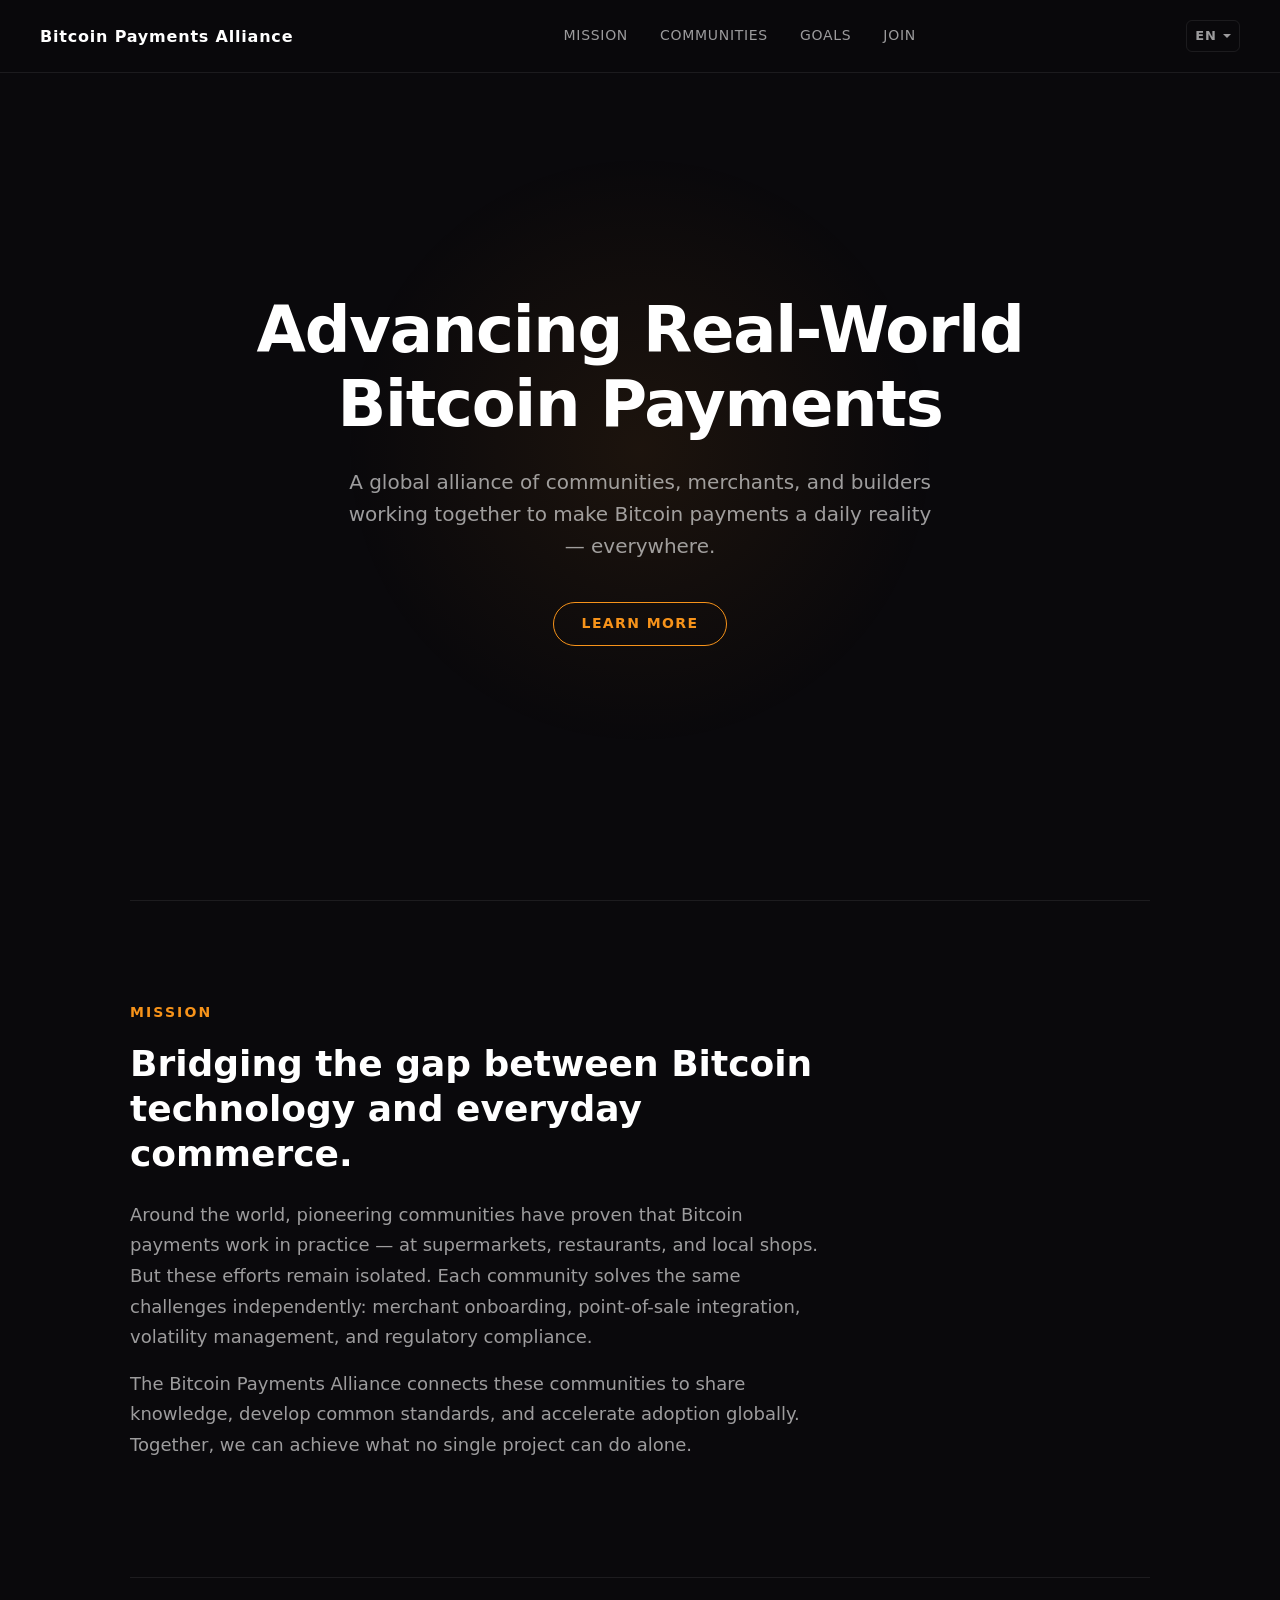
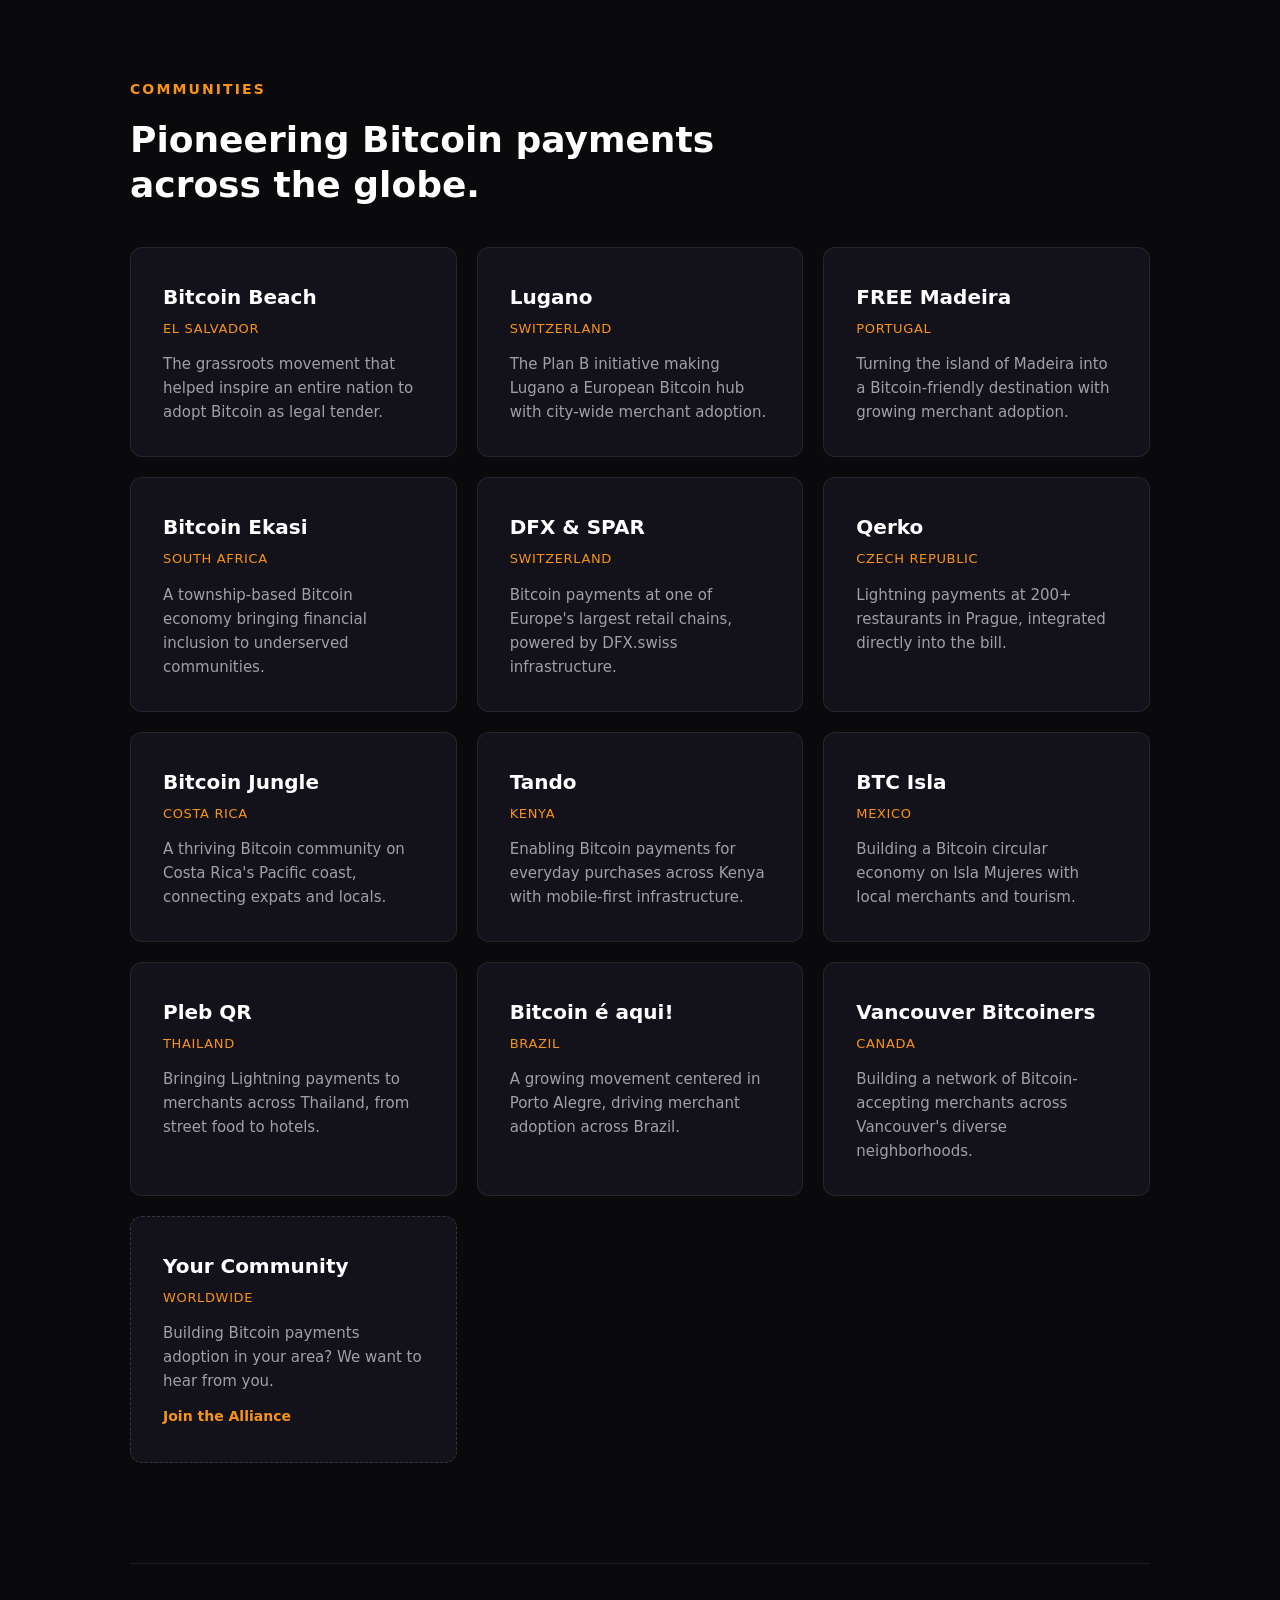
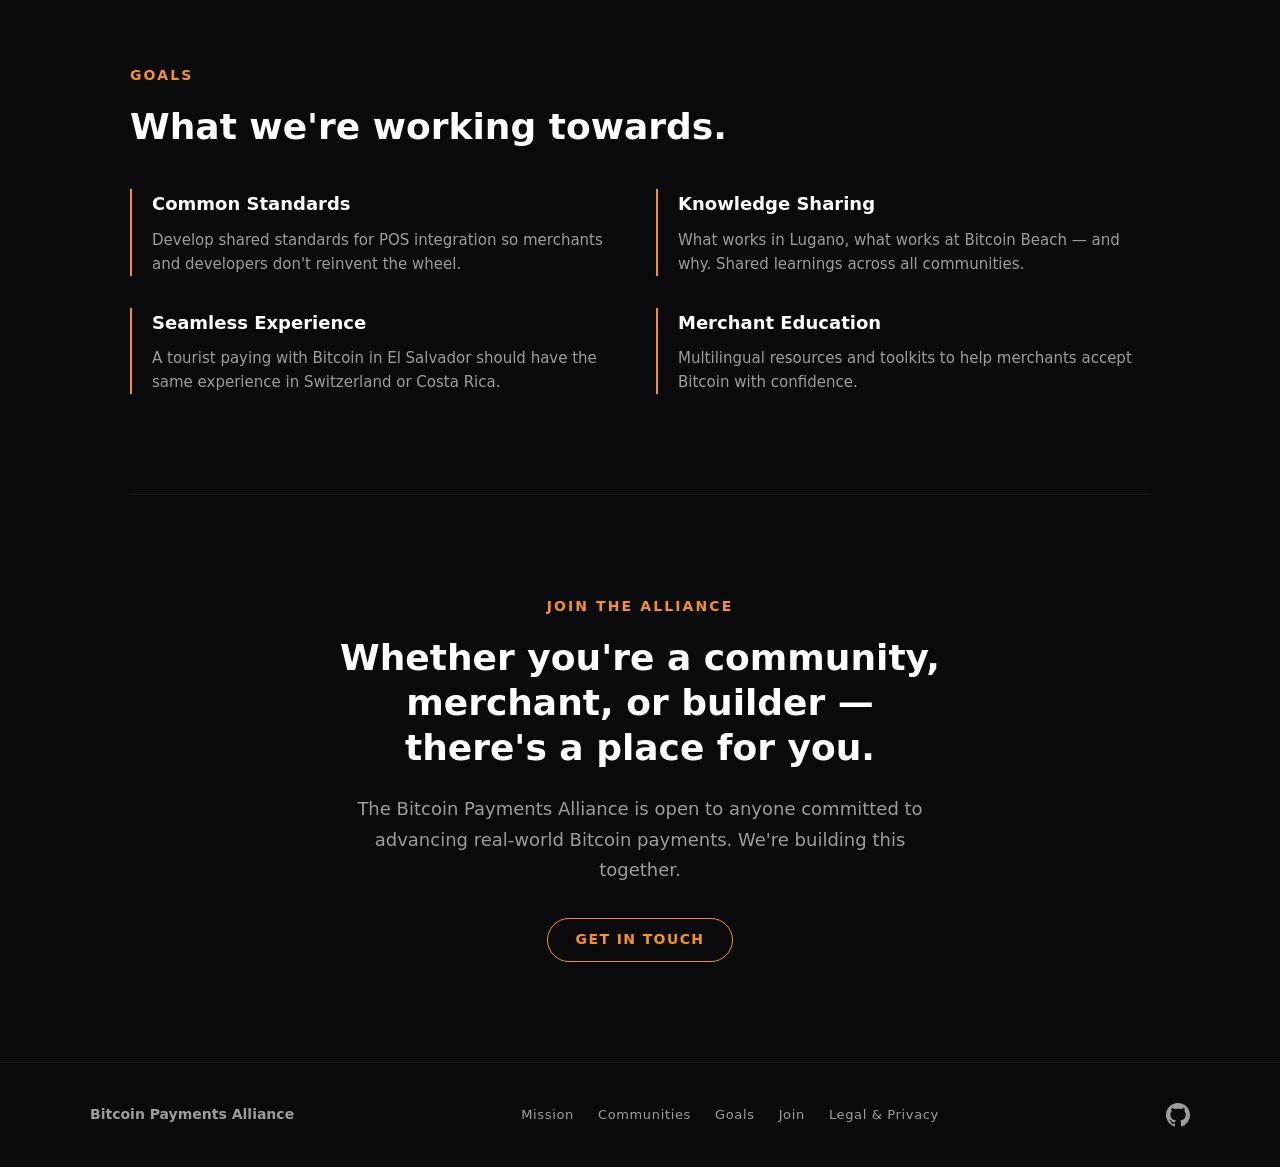
==== index.html @ e45ba01e "Move language switcher outside nav, always visible on mobile" ====
<!DOCTYPE html>
<html lang="en">

<head>
    <meta charset="utf-8">
    <meta name="viewport" content="width=device-width, initial-scale=1">
    <title>Bitcoin Payments Alliance</title>
    <meta name="description" content="Advancing real-world Bitcoin payments adoption worldwide.">
    <meta property="og:title" content="Bitcoin Payments Alliance">
    <meta property="og:description" content="Advancing real-world Bitcoin payments adoption worldwide.">
    <meta property="og:type" content="website">
    <meta property="og:url" content="https://bitcoinpaymentsalliance.org/">
    <meta name="twitter:card" content="summary_large_image">
    <meta name="twitter:title" content="Bitcoin Payments Alliance">
    <meta name="twitter:description" content="Advancing real-world Bitcoin payments adoption worldwide.">
    <link rel="alternate" hreflang="en" href="https://bitcoinpaymentsalliance.org/">
    <link rel="alternate" hreflang="de" href="https://bitcoinpaymentsalliance.org/de/">
    <link rel="alternate" hreflang="fr" href="https://bitcoinpaymentsalliance.org/fr/">
    <link rel="alternate" hreflang="it" href="https://bitcoinpaymentsalliance.org/it/">
    <link rel="alternate" hreflang="es" href="https://bitcoinpaymentsalliance.org/es/">
    <link rel="alternate" hreflang="x-default" href="https://bitcoinpaymentsalliance.org/">
    <link rel="stylesheet" type="text/css" href="style.css">
    <link rel="icon" type="image/svg+xml" href="assets/favicon.svg">
    <script>
        (function () {
            if (sessionStorage.getItem('lang-chosen')) return;
            var lang = (navigator.language || '').toLowerCase().slice(0, 2);
            var supported = { de: '/de/', fr: '/fr/', it: '/it/', es: '/es/' };
            if (supported[lang]) {
                sessionStorage.setItem('lang-chosen', lang);
                window.location.replace(supported[lang]);
            }
        })();
    </script>
</head>

<body>
    <header class="fade-in">
        <a href="/" class="logo-link">
            <span class="logo-text">Bitcoin Payments Alliance</span>
        </a>
        <nav>
            <a href="#mission">Mission</a>
            <a href="#communities">Communities</a>
            <a href="#goals">Goals</a>
            <a href="#join">Join</a>
        </nav>
        <div class="lang-switcher">
                <span class="lang-current">EN</span>
                <div class="lang-dropdown">
                    <a href="/" class="active">English</a>
                    <a href="/de/">Deutsch</a>
                    <a href="/fr/">Français</a>
                    <a href="/it/">Italiano</a>
                    <a href="/es/">Español</a>
                </div>
            </div>
        <button class="nav-toggle" aria-label="Menu">
            <span></span>
            <span></span>
            <span></span>
        </button>
    </header>

    <div class="hero fade-in">
        <div class="glow"></div>
        <div class="headline">
            <h1 class="slide-up">Advancing Real-World<br>Bitcoin Payments</h1>
            <p class="slide-up delay-300">
                A global alliance of communities, merchants, and builders working together to make Bitcoin payments a daily reality — everywhere.
            </p>
            <a href="#mission" class="button slide-up delay-600">Learn More</a>
        </div>
    </div>

    <main>
        <section id="mission">
            <h1>Mission</h1>
            <h2>Bridging the gap between Bitcoin technology and everyday commerce.</h2>
            <p>
                Around the world, pioneering communities have proven that Bitcoin payments work in practice — at supermarkets, restaurants, and local shops. But these efforts remain isolated. Each community solves the same challenges independently: merchant onboarding, point-of-sale integration, volatility management, and regulatory compliance.
            </p>
            <p>
                The Bitcoin Payments Alliance connects these communities to share knowledge, develop common standards, and accelerate adoption globally. Together, we can achieve what no single project can do alone.
            </p>
        </section>

        <section id="communities">
            <h1>Communities</h1>
            <h2>Pioneering Bitcoin payments across the globe.</h2>
            <div class="community-grid">
                <div class="community-card">
                    <h3>Bitcoin Beach</h3>
                    <span class="location">El Salvador</span>
                    <p>The grassroots movement that helped inspire an entire nation to adopt Bitcoin as legal tender.</p>
                </div>
                <div class="community-card">
                    <h3>Lugano</h3>
                    <span class="location">Switzerland</span>
                    <p>The Plan B initiative making Lugano a European Bitcoin hub with city-wide merchant adoption.</p>
                </div>
                <div class="community-card">
                    <h3>FREE Madeira</h3>
                    <span class="location">Portugal</span>
                    <p>Turning the island of Madeira into a Bitcoin-friendly destination with growing merchant adoption.</p>
                </div>
                <div class="community-card">
                    <h3>Bitcoin Ekasi</h3>
                    <span class="location">South Africa</span>
                    <p>A township-based Bitcoin economy bringing financial inclusion to underserved communities.</p>
                </div>
                <div class="community-card">
                    <h3>DFX &amp; SPAR</h3>
                    <span class="location">Switzerland</span>
                    <p>Bitcoin payments at one of Europe's largest retail chains, powered by DFX.swiss infrastructure.</p>
                </div>
                <div class="community-card">
                    <h3>Qerko</h3>
                    <span class="location">Czech Republic</span>
                    <p>Lightning payments at 200+ restaurants in Prague, integrated directly into the bill.</p>
                </div>
                <div class="community-card">
                    <h3>Bitcoin Jungle</h3>
                    <span class="location">Costa Rica</span>
                    <p>A thriving Bitcoin community on Costa Rica's Pacific coast, connecting expats and locals.</p>
                </div>
                <div class="community-card">
                    <h3>Tando</h3>
                    <span class="location">Kenya</span>
                    <p>Enabling Bitcoin payments for everyday purchases across Kenya with mobile-first infrastructure.</p>
                </div>
                <div class="community-card">
                    <h3>BTC Isla</h3>
                    <span class="location">Mexico</span>
                    <p>Building a Bitcoin circular economy on Isla Mujeres with local merchants and tourism.</p>
                </div>
                <div class="community-card">
                    <h3>Pleb QR</h3>
                    <span class="location">Thailand</span>
                    <p>Bringing Lightning payments to merchants across Thailand, from street food to hotels.</p>
                </div>
                <div class="community-card">
                    <h3>Bitcoin é aqui!</h3>
                    <span class="location">Brazil</span>
                    <p>A growing movement centered in Porto Alegre, driving merchant adoption across Brazil.</p>
                </div>
                <div class="community-card">
                    <h3>Vancouver Bitcoiners</h3>
                    <span class="location">Canada</span>
                    <p>Building a network of Bitcoin-accepting merchants across Vancouver's diverse neighborhoods.</p>
                </div>
                <div class="community-card placeholder">
                    <h3>Your Community</h3>
                    <span class="location">Worldwide</span>
                    <p>Building Bitcoin payments adoption in your area? We want to hear from you.</p>
                    <a href="#join" class="card-link">Join the Alliance</a>
                </div>
            </div>
        </section>

        <section id="goals">
            <h1>Goals</h1>
            <h2>What we're working towards.</h2>
            <div class="goals-list">
                <div class="goal">
                    <h3>Common Standards</h3>
                    <p>Develop shared standards for POS integration so merchants and developers don't reinvent the wheel.</p>
                </div>
                <div class="goal">
                    <h3>Knowledge Sharing</h3>
                    <p>What works in Lugano, what works at Bitcoin Beach — and why. Shared learnings across all communities.</p>
                </div>
                <div class="goal">
                    <h3>Seamless Experience</h3>
                    <p>A tourist paying with Bitcoin in El Salvador should have the same experience in Switzerland or Costa Rica.</p>
                </div>
                <div class="goal">
                    <h3>Merchant Education</h3>
                    <p>Multilingual resources and toolkits to help merchants accept Bitcoin with confidence.</p>
                </div>
            </div>
        </section>

        <section id="join">
            <h1>Join the Alliance</h1>
            <h2>Whether you're a community, merchant, or builder — there's a place for you.</h2>
            <p>
                The Bitcoin Payments Alliance is open to anyone committed to advancing real-world Bitcoin payments. We're building this together.
            </p>
            <div class="contact-links">
                <a href="mailto:info@bitcoinpaymentsalliance.org" class="button">Get in Touch</a>
            </div>
        </section>
    </main>

    <footer>
        <div class="footer-content">
            <span class="footer-name">Bitcoin Payments Alliance</span>
            <nav class="footer-nav">
                <a href="#mission">Mission</a>
                <a href="#communities">Communities</a>
                <a href="#goals">Goals</a>
                <a href="#join">Join</a>
                <a href="/legal.html">Legal & Privacy</a>
            </nav>
            <a href="https://github.com/bitcoin-payments-alliance" class="footer-social" aria-label="GitHub">
                <svg width="24" height="24" viewBox="0 0 24 24" fill="currentColor"><path d="M12 0C5.37 0 0 5.37 0 12c0 5.31 3.435 9.795 8.205 11.385.6.105.825-.255.825-.57 0-.285-.015-1.23-.015-2.235-3.015.555-3.795-.735-4.035-1.41-.135-.345-.72-1.41-1.23-1.695-.42-.225-1.02-.78-.015-.795.945-.015 1.62.87 1.845 1.23 1.08 1.815 2.805 1.305 3.495.99.105-.78.42-1.305.765-1.605-2.67-.3-5.46-1.335-5.46-5.925 0-1.305.465-2.385 1.23-3.225-.12-.3-.54-1.53.12-3.18 0 0 1.005-.315 3.3 1.23.96-.27 1.98-.405 3-.405s2.04.135 3 .405c2.295-1.56 3.3-1.23 3.3-1.23.66 1.65.24 2.88.12 3.18.765.84 1.23 1.905 1.23 3.225 0 4.605-2.805 5.625-5.475 5.925.435.375.81 1.095.81 2.22 0 1.605-.015 2.895-.015 3.3 0 .315.225.69.825.57A12.02 12.02 0 0024 12c0-6.63-5.37-12-12-12z"/></svg>
            </a>
        </div>
    </footer>

    <script>
        document.querySelector('.nav-toggle').addEventListener('click', function () {
            document.querySelector('header nav').classList.toggle('open');
        });
        document.querySelectorAll('.lang-switcher').forEach(function (el) {
            el.addEventListener('click', function (e) {
                e.stopPropagation();
                el.classList.toggle('open');
            });
        });
        document.addEventListener('click', function () {
            document.querySelectorAll('.lang-switcher').forEach(function (el) {
                el.classList.remove('open');
            });
        });
        document.querySelectorAll('.lang-dropdown a').forEach(function (a) {
            a.addEventListener('click', function () {
                sessionStorage.setItem('lang-chosen', '1');
            });
        });
    </script>
</body>

</html>
---- style.css ----
:root {
    --color-bg: #0A090C;
    --color-surface: #13121a;
    --color-text: #ffffff;
    --color-text-secondary: rgba(255, 255, 255, 0.6);
    --color-accent: #f7931a;
    --color-accent-dim: rgba(247, 147, 26, 0.15);
    --color-border: rgba(255, 255, 255, 0.08);
    --font: -apple-system, system-ui, BlinkMacSystemFont, "Segoe UI", Roboto, Helvetica, Arial, sans-serif;
    --text-size: 18px;
    --line-height: 1.7;
    --max-width: 1100px;
}

/* Reset */
*, *::before, *::after {
    box-sizing: border-box;
    margin: 0;
    padding: 0;
}

html {
    background: var(--color-bg);
    scroll-behavior: smooth;
}

body {
    font-family: var(--font);
    font-size: var(--text-size);
    line-height: var(--line-height);
    color: var(--color-text);
    -webkit-font-smoothing: antialiased;
    text-rendering: optimizeLegibility;
    overflow-x: hidden;
}

a {
    color: var(--color-accent);
    text-decoration: none;
    transition: opacity 0.2s;
}

a:hover {
    opacity: 0.8;
}


/* ============ Header ============ */

header {
    position: fixed;
    top: 0;
    left: 0;
    right: 0;
    z-index: 100;
    display: flex;
    align-items: center;
    justify-content: space-between;
    padding: 20px 40px;
    background: rgba(10, 9, 12, 0.85);
    backdrop-filter: blur(20px);
    -webkit-backdrop-filter: blur(20px);
    border-bottom: 1px solid var(--color-border);
}

.logo-link {
    text-decoration: none;
}

.logo-text {
    font-size: 16px;
    font-weight: 700;
    letter-spacing: 0.05em;
    color: var(--color-text);
}

header nav {
    display: flex;
    gap: 32px;
    align-items: center;
}

header nav a {
    color: var(--color-text-secondary);
    font-size: 14px;
    font-weight: 500;
    letter-spacing: 0.05em;
    text-transform: uppercase;
    transition: color 0.2s;
}

header nav a:hover {
    color: var(--color-text);
    opacity: 1;
}

.nav-toggle {
    display: none;
    flex-direction: column;
    gap: 5px;
    background: none;
    border: none;
    cursor: pointer;
    padding: 4px;
}

.nav-toggle span {
    display: block;
    width: 24px;
    height: 2px;
    background: var(--color-text);
    transition: transform 0.2s;
}


/* ============ Language Switcher ============ */

.lang-switcher {
    position: relative;
    cursor: pointer;
    user-select: none;
}

.lang-current {
    display: flex;
    align-items: center;
    gap: 4px;
    color: var(--color-text-secondary);
    font-size: 13px;
    font-weight: 600;
    letter-spacing: 0.08em;
    padding: 4px 8px;
    border: 1px solid var(--color-border);
    border-radius: 6px;
    transition: border-color 0.2s, color 0.2s;
}

.lang-current::after {
    content: "";
    border-left: 4px solid transparent;
    border-right: 4px solid transparent;
    border-top: 4px solid var(--color-text-secondary);
    margin-left: 2px;
    transition: transform 0.2s;
}

.lang-switcher:hover .lang-current,
.lang-switcher.open .lang-current {
    color: var(--color-text);
    border-color: rgba(255, 255, 255, 0.2);
}

.lang-switcher.open .lang-current::after {
    transform: rotate(180deg);
}

.lang-dropdown {
    display: none;
    position: absolute;
    top: calc(100% + 8px);
    right: 0;
    min-width: 120px;
    background: var(--color-surface);
    border: 1px solid var(--color-border);
    border-radius: 8px;
    padding: 6px 0;
    z-index: 200;
    box-shadow: 0 8px 24px rgba(0, 0, 0, 0.4);
}

.lang-switcher.open .lang-dropdown {
    display: block;
}

.lang-dropdown a {
    display: block;
    padding: 8px 16px;
    color: var(--color-text-secondary);
    font-size: 14px;
    font-weight: 400;
    text-transform: none;
    letter-spacing: 0;
    transition: background 0.15s, color 0.15s;
}

.lang-dropdown a:hover {
    background: rgba(255, 255, 255, 0.05);
    color: var(--color-text);
    opacity: 1;
}

.lang-dropdown a.active {
    color: var(--color-accent);
    font-weight: 600;
}


/* ============ Hero ============ */

.hero {
    position: relative;
    display: flex;
    align-items: center;
    justify-content: center;
    min-height: 100vh;
    padding: 120px 40px 80px;
    text-align: center;
    overflow: hidden;
}

.glow {
    position: absolute;
    top: 50%;
    left: 50%;
    transform: translate(-50%, -50%);
    width: 600px;
    height: 600px;
    background: radial-gradient(circle, rgba(247, 147, 26, 0.08) 0%, transparent 70%);
    border-radius: 50%;
    pointer-events: none;
}

.headline {
    position: relative;
    max-width: 800px;
}

.headline h1 {
    font-size: clamp(36px, 6vw, 64px);
    font-weight: 700;
    line-height: 1.15;
    letter-spacing: -0.02em;
    margin-bottom: 24px;
}

.headline p {
    font-size: clamp(16px, 2vw, 20px);
    color: var(--color-text-secondary);
    max-width: 600px;
    margin: 0 auto 40px;
    line-height: 1.6;
}


/* ============ Buttons ============ */

.button {
    display: inline-flex;
    align-items: center;
    padding: 0 28px;
    height: 44px;
    border-radius: 24px;
    border: 1px solid var(--color-accent);
    color: var(--color-accent);
    font-size: 14px;
    font-weight: 600;
    letter-spacing: 0.1em;
    text-transform: uppercase;
    text-decoration: none;
    background: transparent;
    cursor: pointer;
    transition: background 0.2s, color 0.2s;
}

.button:hover {
    background: var(--color-accent);
    color: var(--color-bg);
    opacity: 1;
}


/* ============ Main Sections ============ */

main {
    max-width: var(--max-width);
    margin: 0 auto;
    padding: 0 40px;
}

section {
    padding: 100px 0;
    border-top: 1px solid var(--color-border);
}

section h1 {
    font-size: 14px;
    font-weight: 600;
    letter-spacing: 0.15em;
    text-transform: uppercase;
    color: var(--color-accent);
    margin-bottom: 16px;
}

section h2 {
    font-size: clamp(24px, 3.5vw, 36px);
    font-weight: 700;
    line-height: 1.25;
    margin-bottom: 24px;
    max-width: 700px;
}

section p {
    color: var(--color-text-secondary);
    max-width: 700px;
    margin-bottom: 16px;
}

section h3 {
    font-size: 20px;
    font-weight: 600;
    margin-bottom: 8px;
}


/* ============ Community Grid ============ */

.community-grid {
    display: grid;
    grid-template-columns: repeat(auto-fill, minmax(300px, 1fr));
    gap: 20px;
    margin-top: 40px;
}

.community-card {
    background: var(--color-surface);
    border: 1px solid var(--color-border);
    border-radius: 12px;
    padding: 32px;
    transition: border-color 0.2s;
}

.community-card:hover {
    border-color: rgba(247, 147, 26, 0.3);
}

.community-card h3 {
    margin-bottom: 4px;
}

.community-card .location {
    display: block;
    font-size: 13px;
    font-weight: 500;
    color: var(--color-accent);
    letter-spacing: 0.05em;
    text-transform: uppercase;
    margin-bottom: 12px;
}

.community-card p {
    font-size: 15px;
    line-height: 1.6;
    margin-bottom: 0;
}

.community-card.placeholder {
    border-style: dashed;
    border-color: rgba(255, 255, 255, 0.15);
}

.community-card.placeholder:hover {
    border-color: var(--color-accent);
}

.card-link {
    display: inline-block;
    margin-top: 12px;
    font-size: 14px;
    font-weight: 600;
}


/* ============ Goals ============ */

.goals-list {
    display: grid;
    grid-template-columns: repeat(2, 1fr);
    gap: 32px;
    margin-top: 40px;
}

.goal {
    padding-left: 20px;
    border-left: 2px solid var(--color-accent);
}

.goal h3 {
    font-size: 18px;
    margin-bottom: 8px;
}

.goal p {
    font-size: 15px;
    line-height: 1.6;
    margin-bottom: 0;
}


/* ============ Join / Contact ============ */

#join {
    text-align: center;
}

#join h2 {
    max-width: 600px;
    margin-left: auto;
    margin-right: auto;
}

#join p {
    max-width: 600px;
    margin-left: auto;
    margin-right: auto;
    margin-bottom: 32px;
}

.contact-links {
    display: flex;
    justify-content: center;
    gap: 16px;
    flex-wrap: wrap;
}


/* ============ Footer ============ */

footer {
    border-top: 1px solid var(--color-border);
    padding: 40px;
    margin-top: 0;
}

.footer-content {
    max-width: var(--max-width);
    margin: 0 auto;
    display: flex;
    align-items: center;
    justify-content: space-between;
}

.footer-name {
    font-size: 14px;
    font-weight: 600;
    color: var(--color-text-secondary);
}

.footer-nav {
    display: flex;
    gap: 24px;
}

.footer-nav a {
    color: var(--color-text-secondary);
    font-size: 13px;
    letter-spacing: 0.05em;
}

.footer-nav a:hover {
    color: var(--color-text);
}

.footer-social {
    color: var(--color-text-secondary);
    transition: color 0.2s;
    display: flex;
}

.footer-social:hover {
    color: var(--color-text);
    opacity: 1;
}


/* ============ Legal Page ============ */

.legal-page {
    max-width: var(--max-width);
    margin: 0 auto;
    padding: 120px 40px 0;
}

.legal-page section {
    border-top: none;
    padding: 40px 0;
}

.legal-page section:first-child {
    padding-top: 60px;
}

.legal-page h3 {
    margin-top: 24px;
}


/* ============ Animations ============ */

.fade-in {
    animation: fadeIn 1.5s ease both;
}

.slide-up {
    animation: slideUp 0.8s ease both;
}

.delay-300 {
    animation-delay: 0.3s;
}

.delay-600 {
    animation-delay: 0.6s;
}

@keyframes fadeIn {
    from { opacity: 0; }
    to { opacity: 1; }
}

@keyframes slideUp {
    from {
        opacity: 0;
        transform: translateY(30px);
    }
    to {
        opacity: 1;
        transform: translateY(0);
    }
}


/* ============ Reduced Motion ============ */

@media (prefers-reduced-motion: reduce) {
    .fade-in,
    .slide-up,
    .delay-300,
    .delay-600 {
        animation: none !important;
        opacity: 1 !important;
        transform: none !important;
    }
}


/* ============ Responsive ============ */

@media (max-width: 768px) {
    header {
        padding: 16px 24px;
    }

    header nav {
        display: none;
        position: absolute;
        top: 100%;
        left: 0;
        right: 0;
        flex-direction: column;
        background: rgba(10, 9, 12, 0.95);
        backdrop-filter: blur(20px);
        -webkit-backdrop-filter: blur(20px);
        padding: 24px;
        gap: 20px;
        border-bottom: 1px solid var(--color-border);
    }

    header nav.open {
        display: flex;
    }

    .nav-toggle {
        display: flex;
    }

    header > .lang-switcher {
        order: 0;
        margin-right: 8px;
    }

    .hero {
        padding: 100px 24px 60px;
        min-height: 90vh;
    }

    main {
        padding: 0 24px;
    }

    section {
        padding: 60px 0;
    }

    .community-grid {
        grid-template-columns: 1fr;
    }

    .goals-list {
        grid-template-columns: 1fr !important;
    }

    footer {
        padding: 32px 24px;
    }

    .footer-content {
        flex-direction: column;
        gap: 16px;
        text-align: center;
    }
}
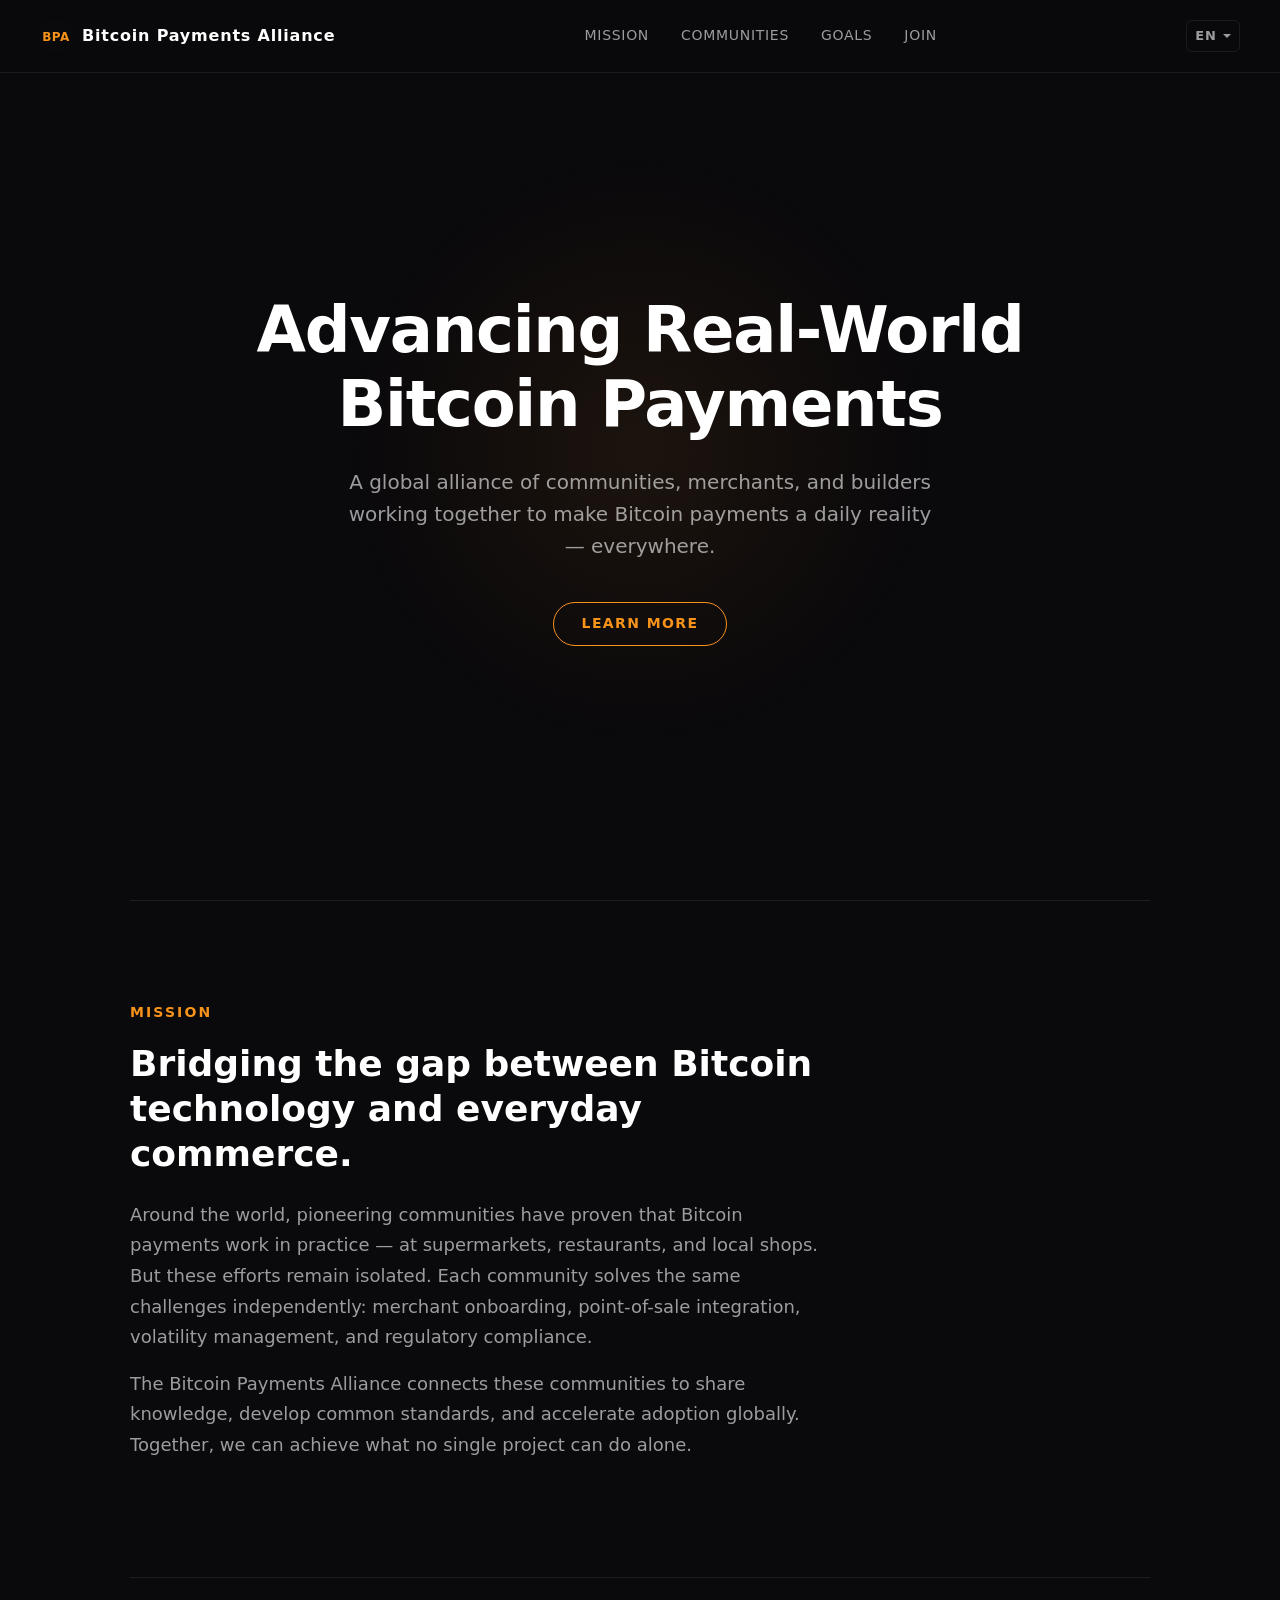
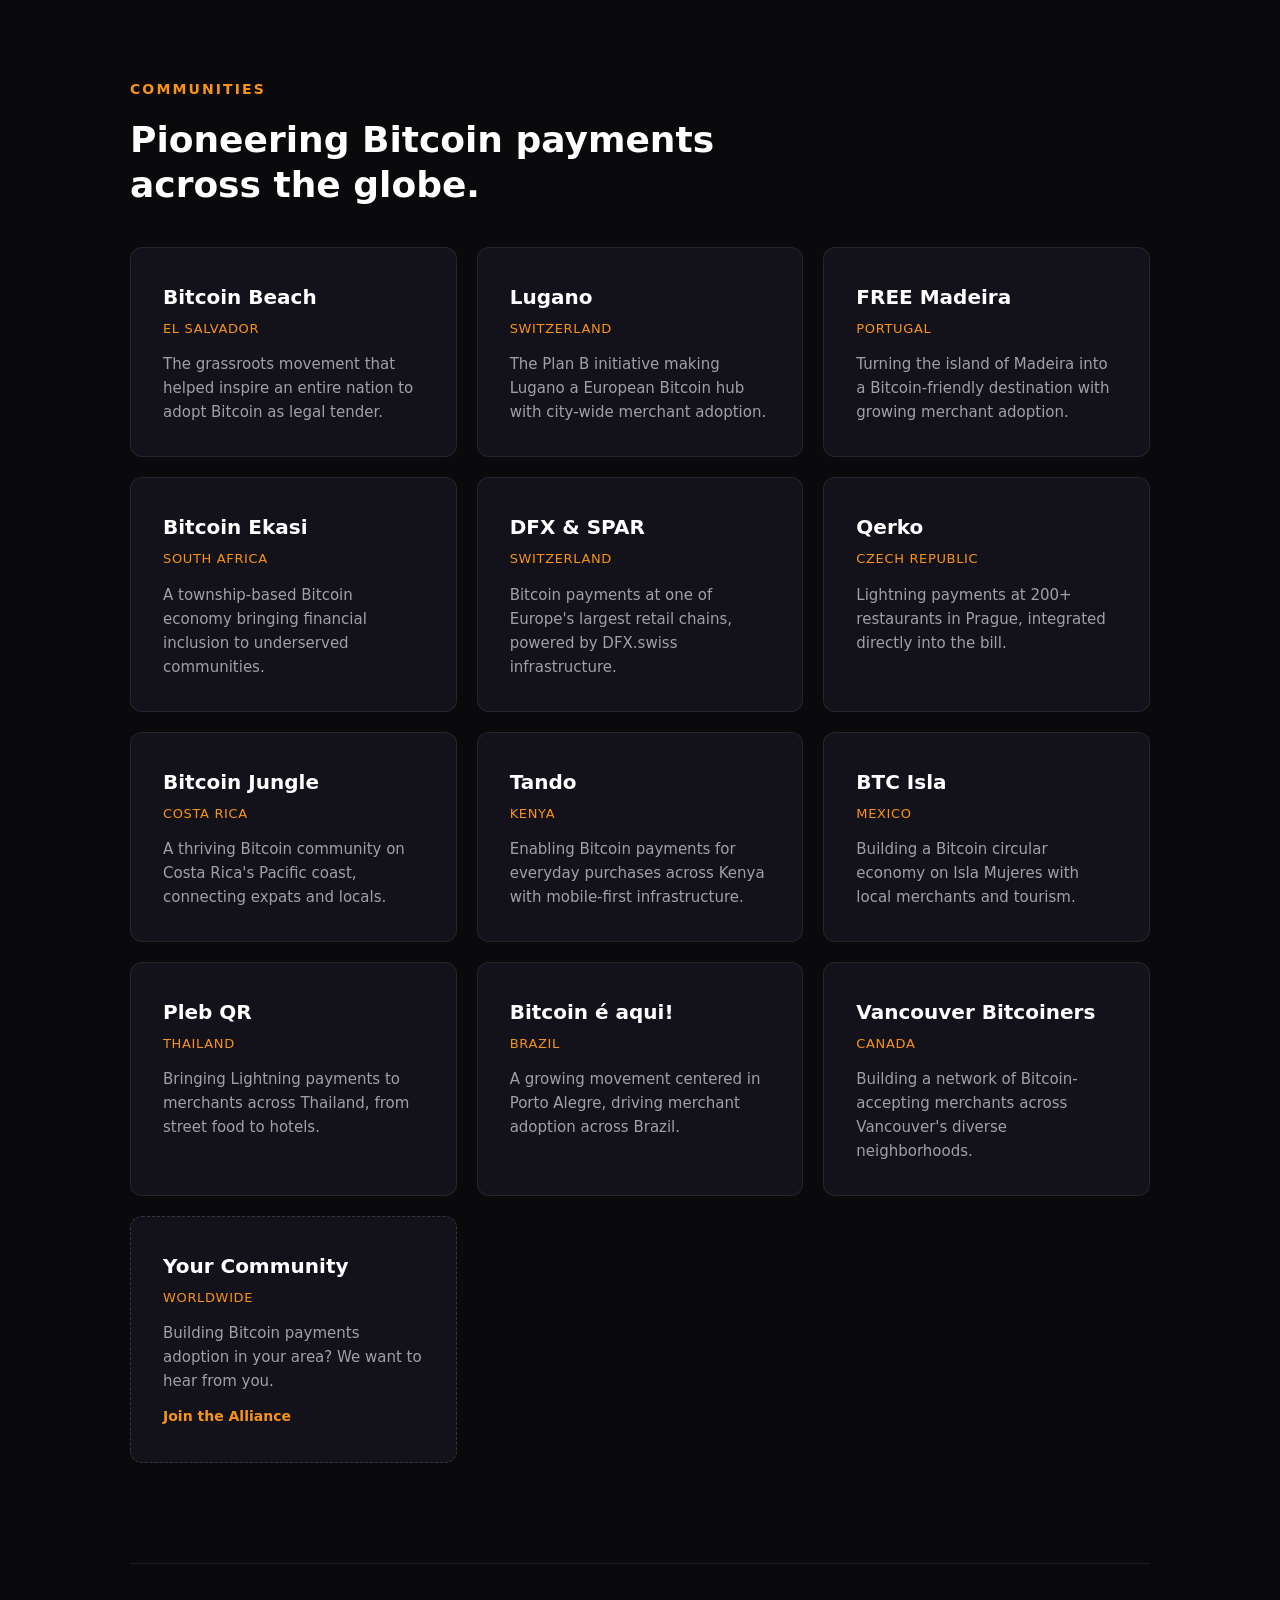
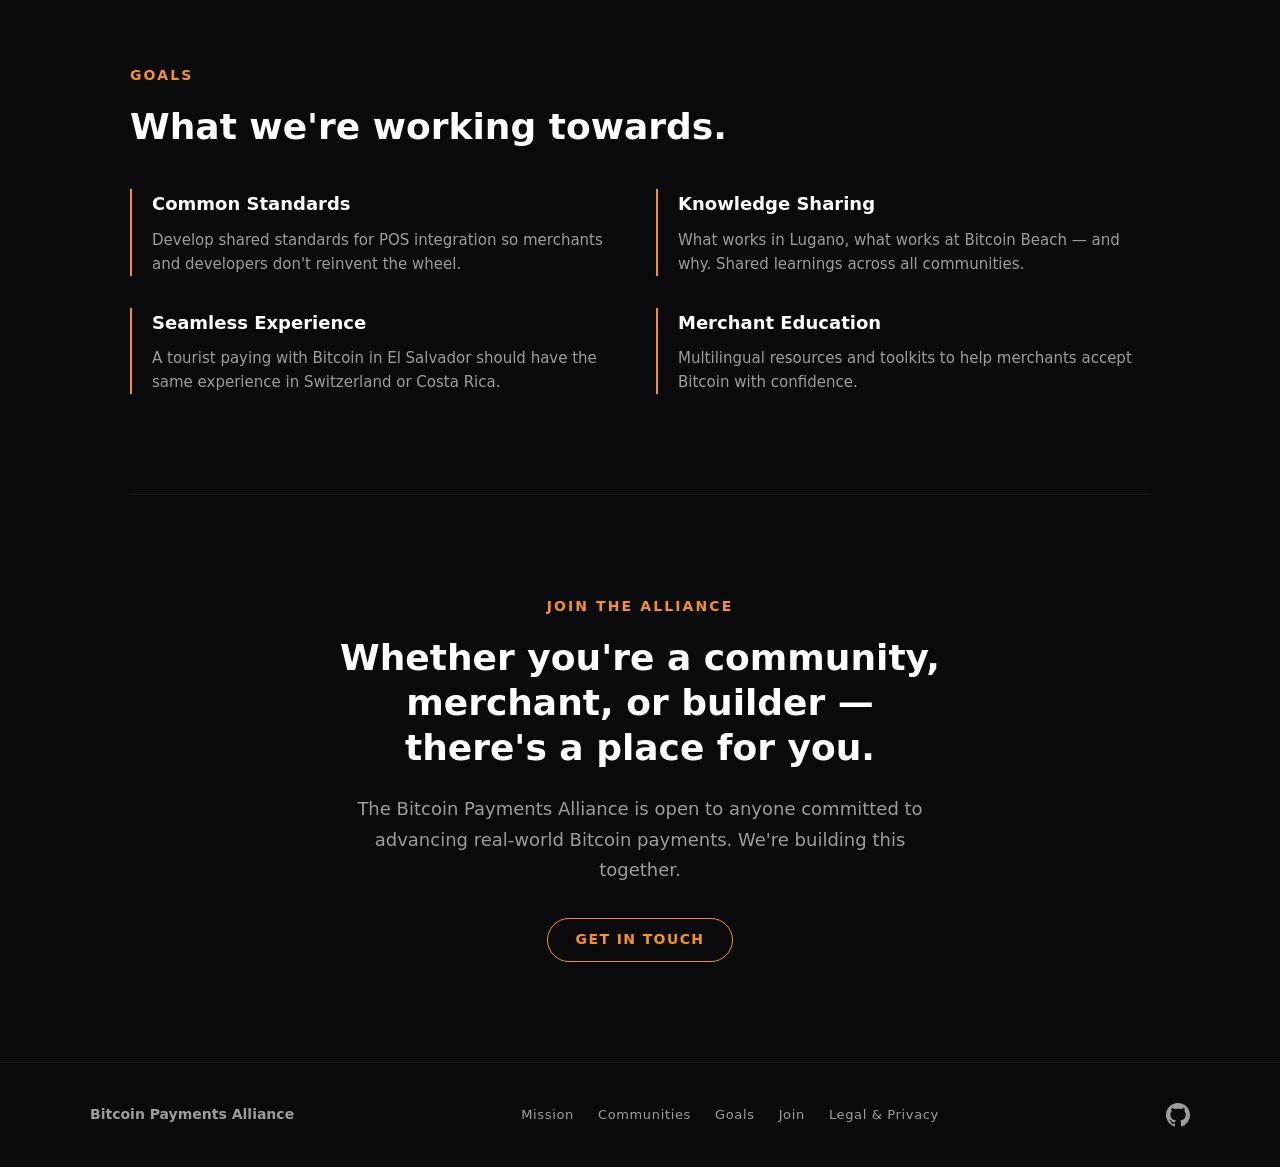
==== commit 7c60d1fa: "Add BPA logo to header next to site name" ====
--- a/index.html
+++ b/index.html
@@ -37,7 +37,7 @@
 <body>
     <header class="fade-in">
         <a href="/" class="logo-link">
-            <span class="logo-text">Bitcoin Payments Alliance</span>
+            <img class="logo-img" src="assets/favicon.svg" alt="BPA" width="32" height="32"><span class="logo-text">Bitcoin Payments Alliance</span>
         </a>
         <nav>
             <a href="#mission">Mission</a>
--- a/style.css
+++ b/style.css
@@ -65,6 +65,13 @@
 
 .logo-link {
     text-decoration: none;
+    display: flex;
+    align-items: center;
+    gap: 10px;
+}
+
+.logo-img {
+    border-radius: 6px;
 }
 
 .logo-text {
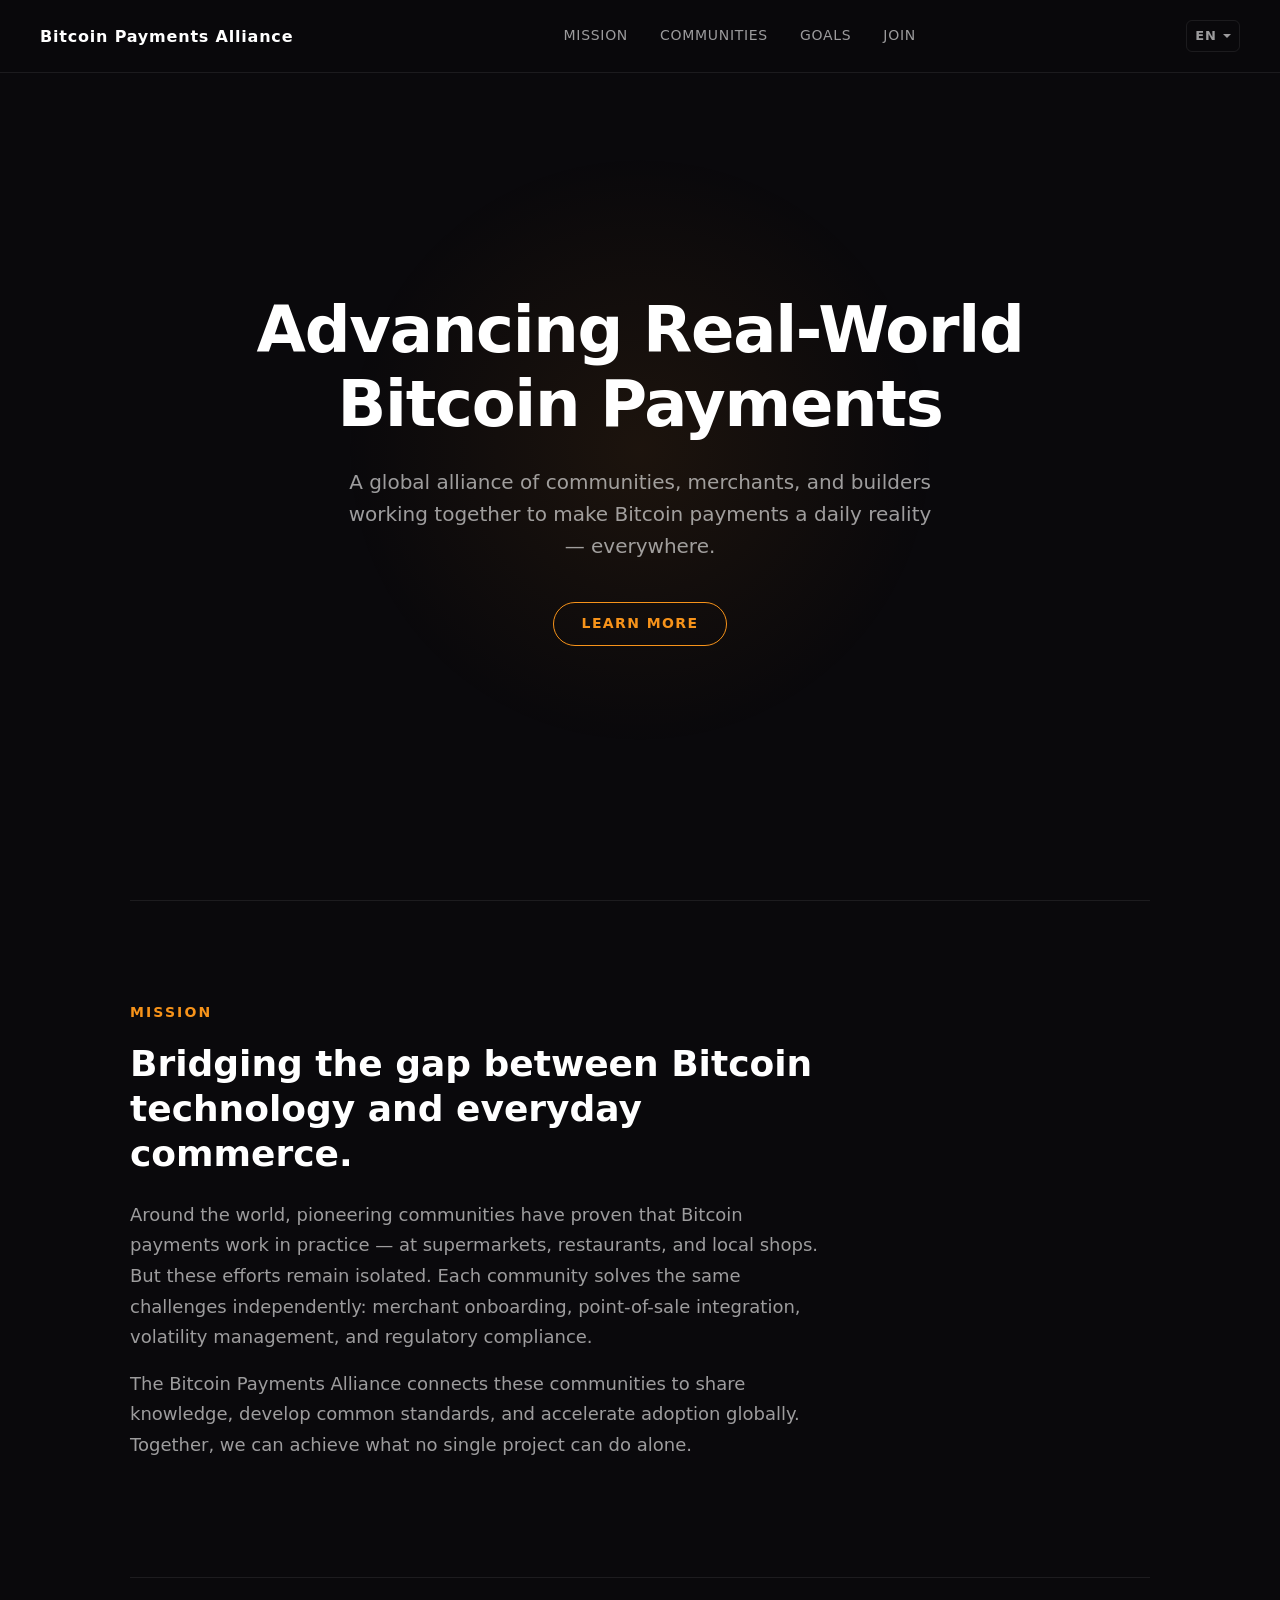
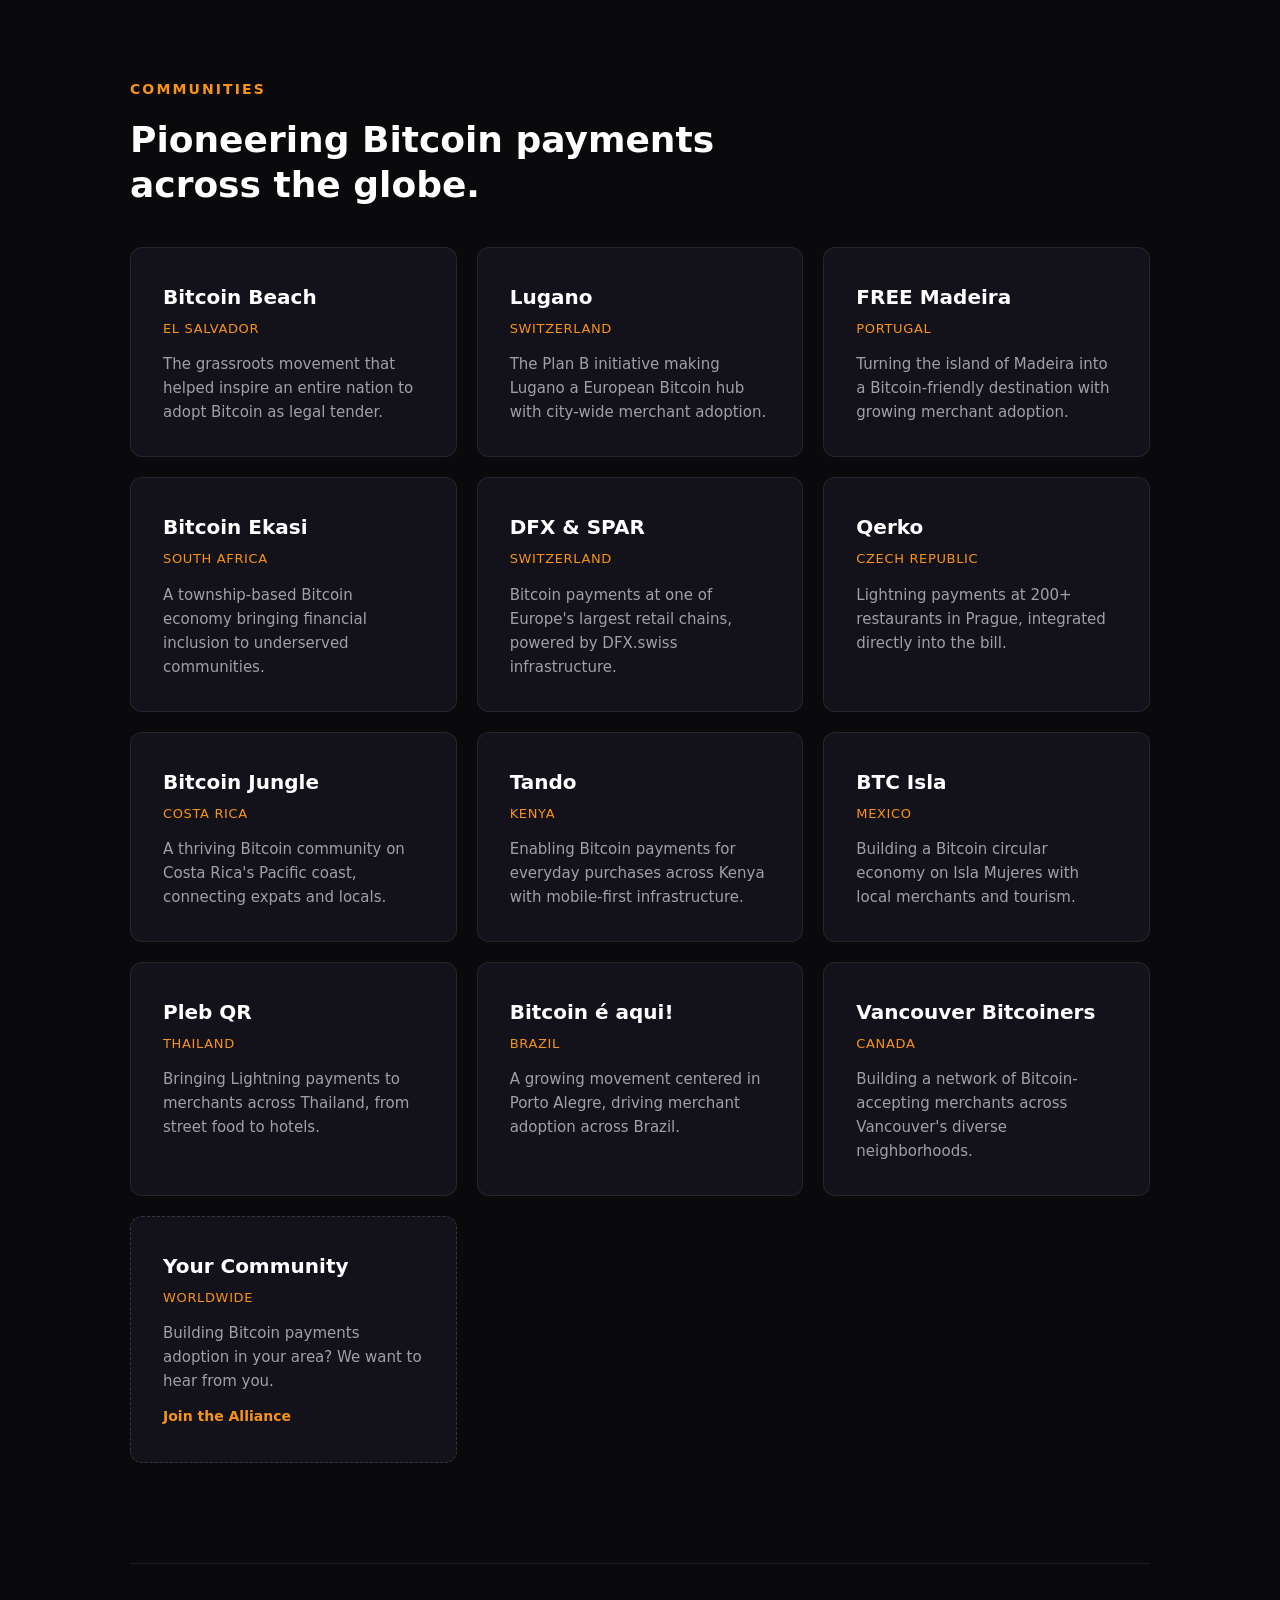
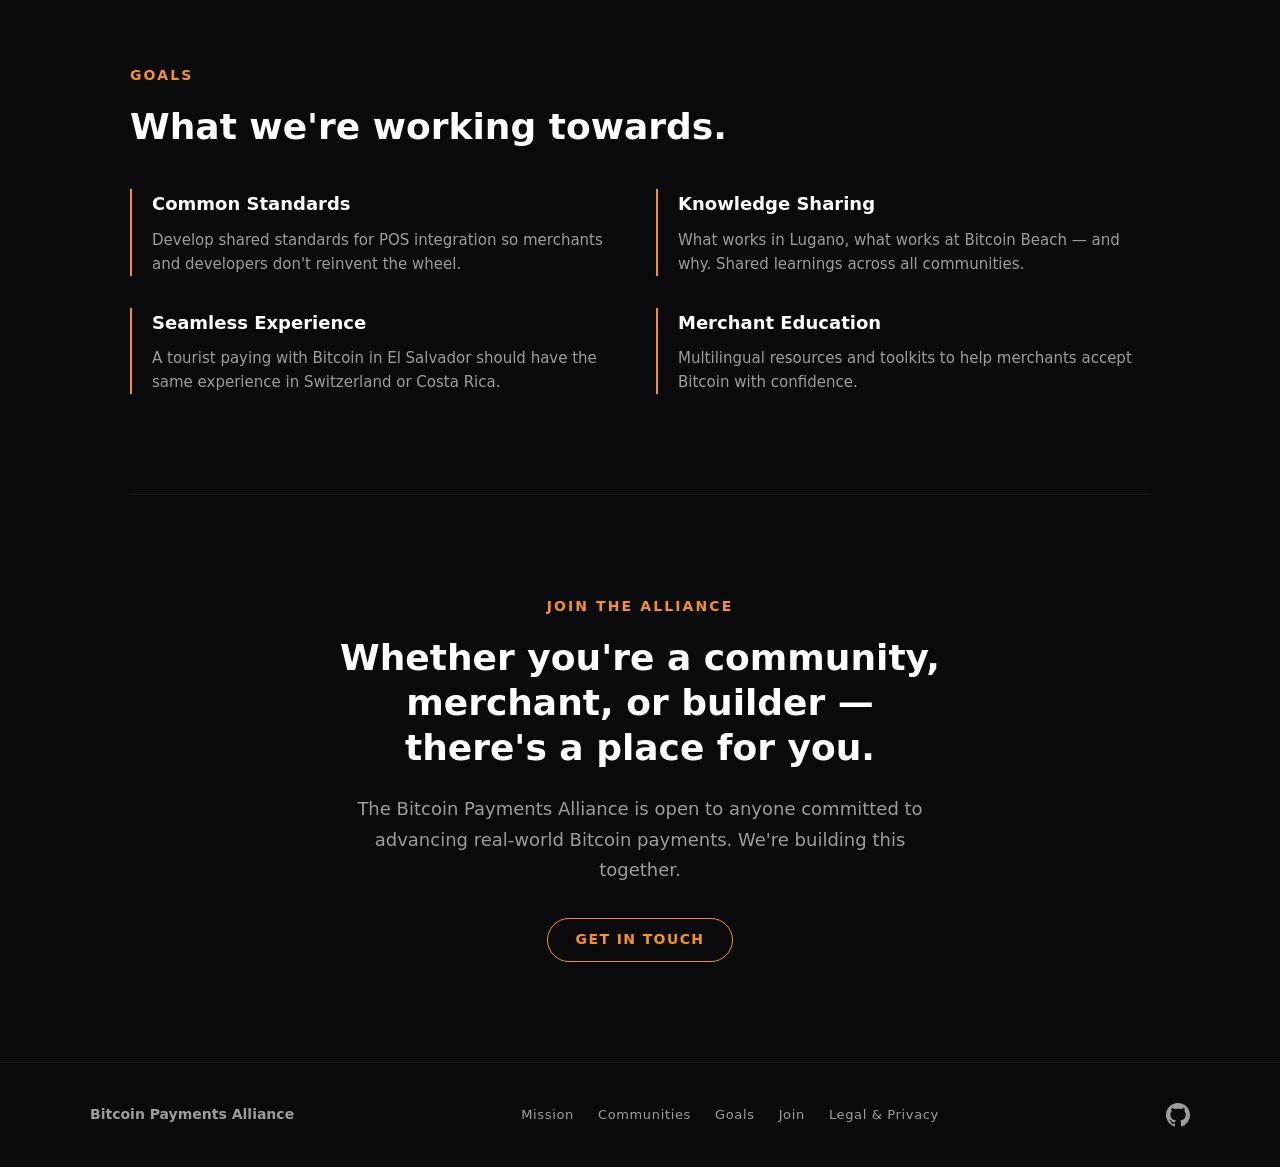
==== commit 0104966c: "Revert header logo, keep text-only" ====
--- a/index.html
+++ b/index.html
@@ -37,7 +37,7 @@
 <body>
     <header class="fade-in">
         <a href="/" class="logo-link">
-            <img class="logo-img" src="assets/favicon.svg" alt="BPA" width="32" height="32"><span class="logo-text">Bitcoin Payments Alliance</span>
+            <span class="logo-text">Bitcoin Payments Alliance</span>
         </a>
         <nav>
             <a href="#mission">Mission</a>
--- a/style.css
+++ b/style.css
@@ -65,13 +65,6 @@
 
 .logo-link {
     text-decoration: none;
-    display: flex;
-    align-items: center;
-    gap: 10px;
-}
-
-.logo-img {
-    border-radius: 6px;
 }
 
 .logo-text {
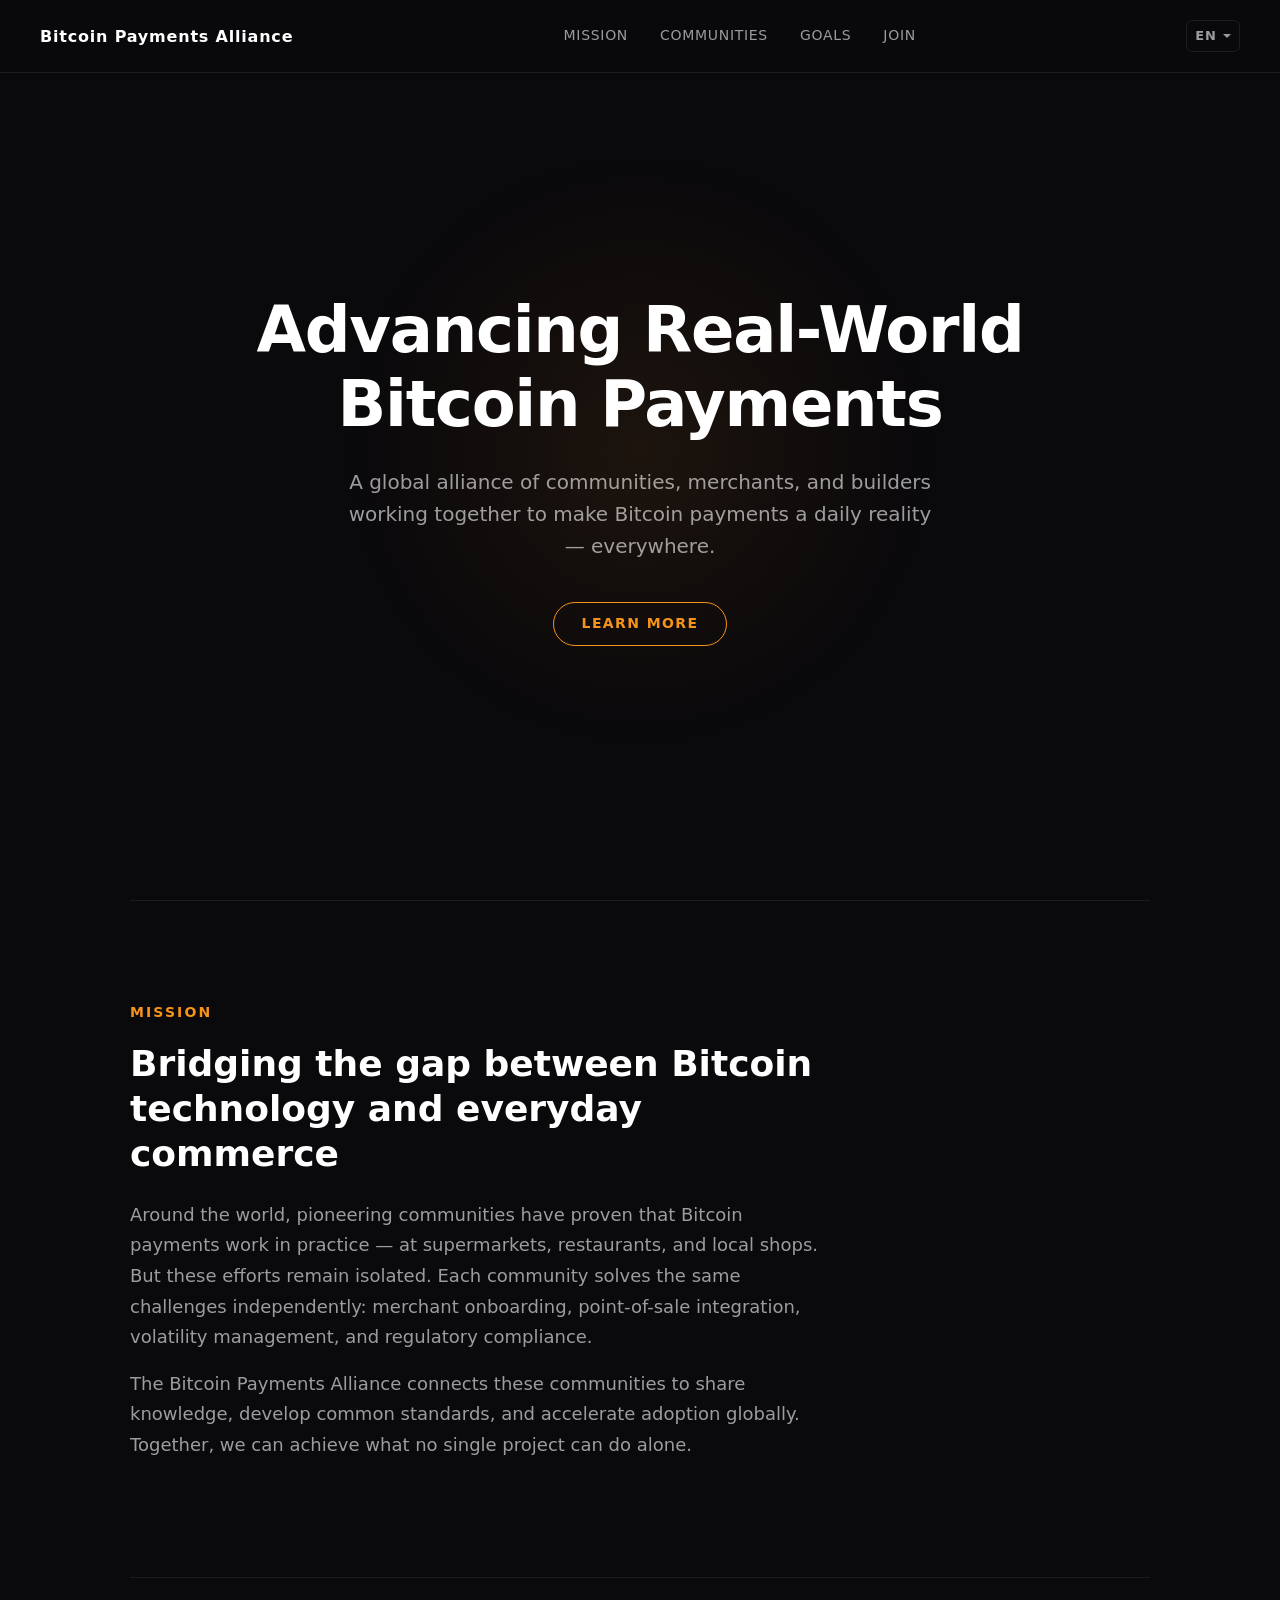
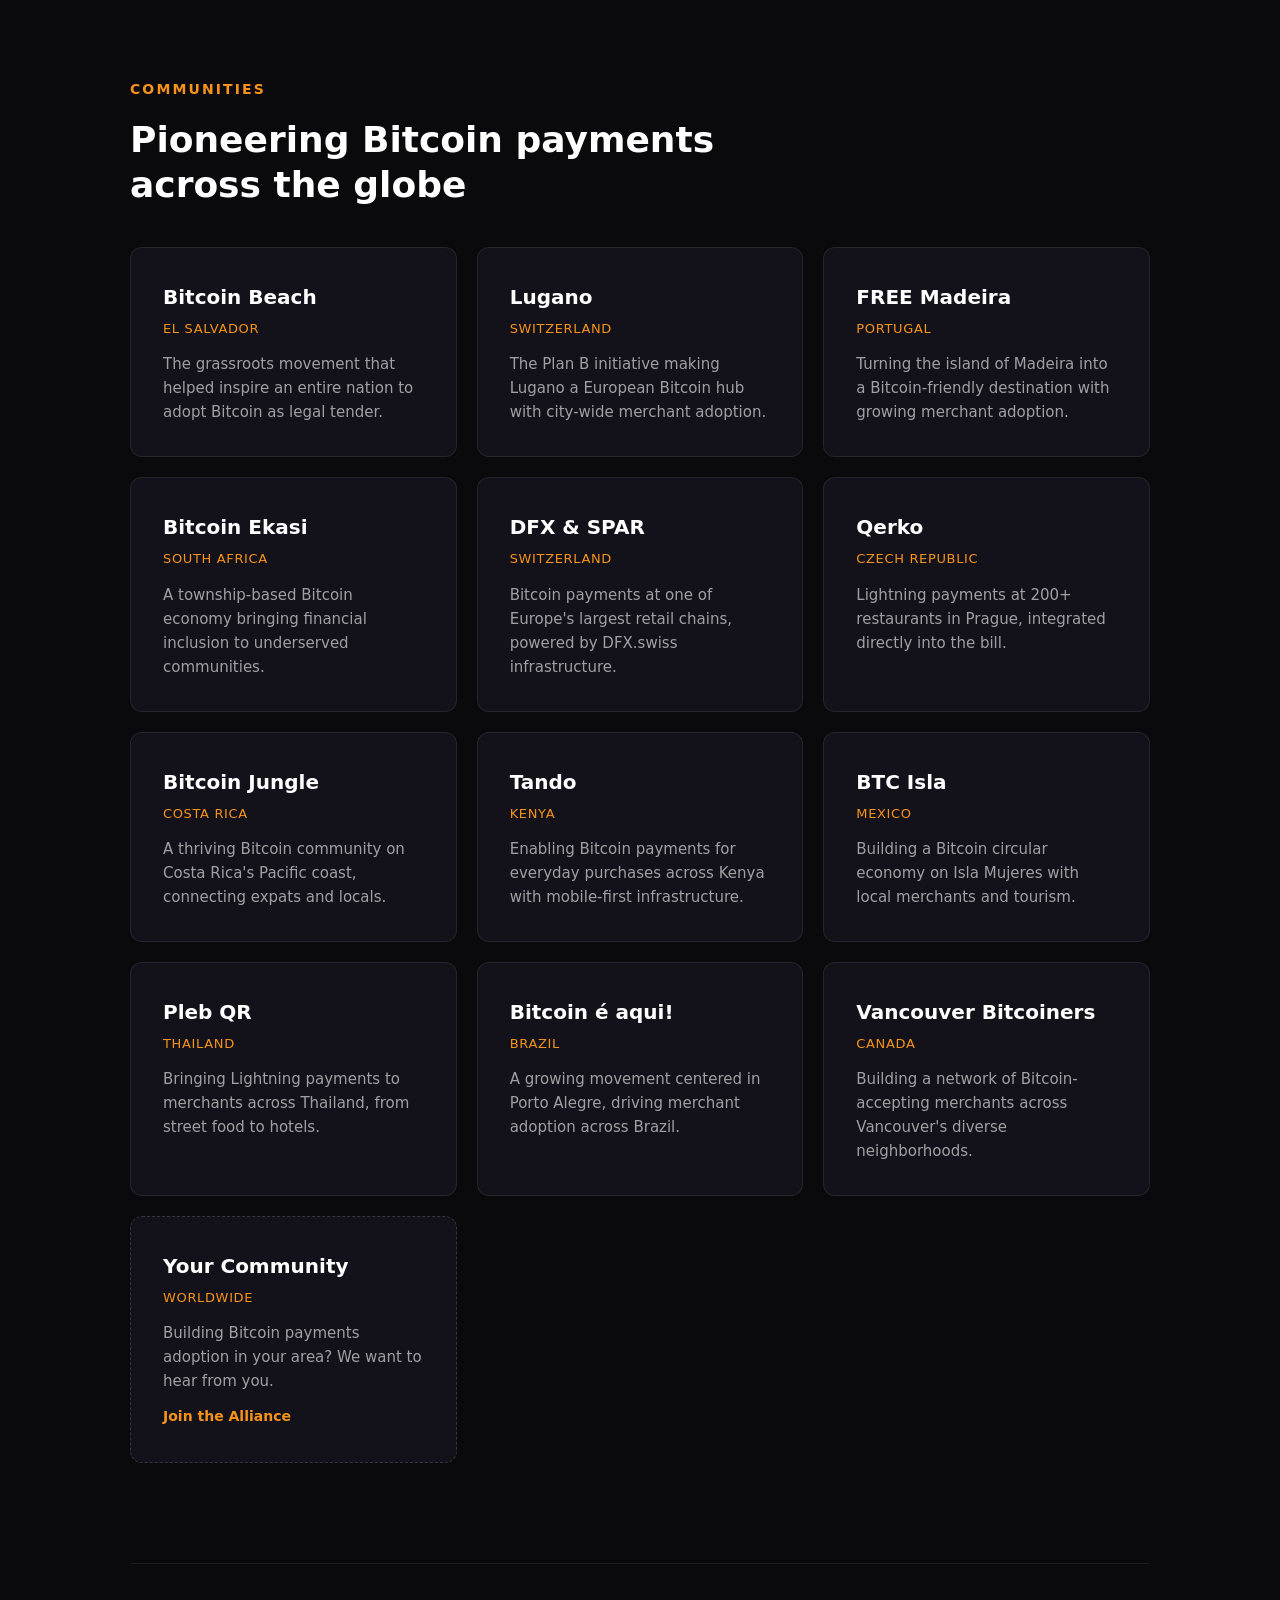
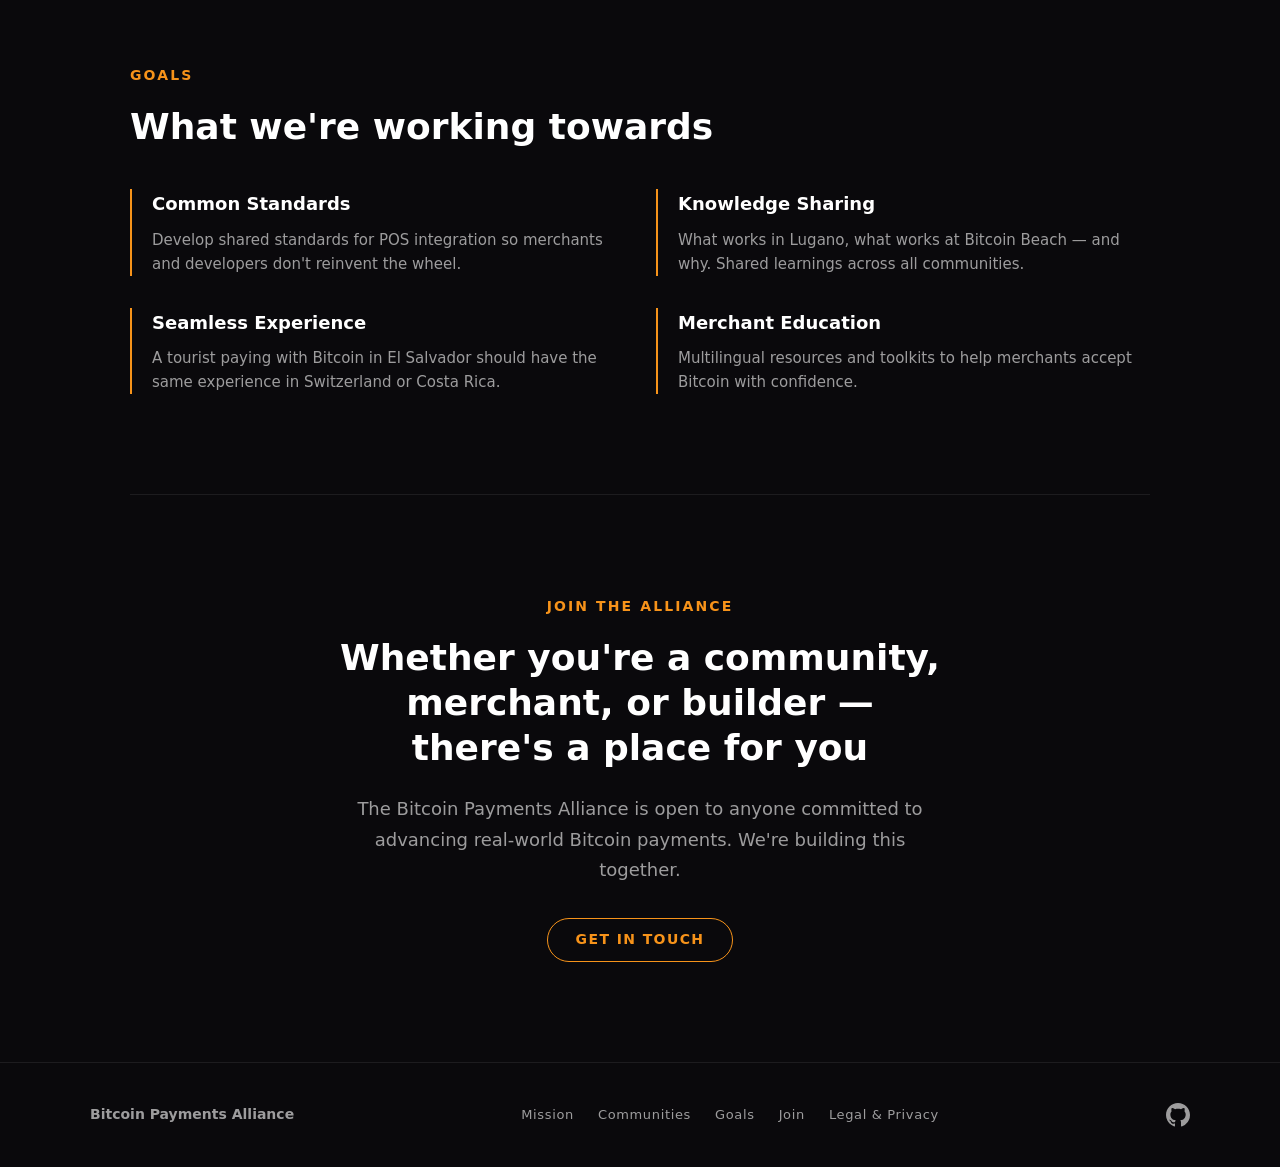
==== commit 1ea878d1: "Remove trailing periods from all h2 headings" ====
--- a/index.html
+++ b/index.html
@@ -76,7 +76,7 @@
     <main>
         <section id="mission">
             <h1>Mission</h1>
-            <h2>Bridging the gap between Bitcoin technology and everyday commerce.</h2>
+            <h2>Bridging the gap between Bitcoin technology and everyday commerce</h2>
             <p>
                 Around the world, pioneering communities have proven that Bitcoin payments work in practice — at supermarkets, restaurants, and local shops. But these efforts remain isolated. Each community solves the same challenges independently: merchant onboarding, point-of-sale integration, volatility management, and regulatory compliance.
             </p>
@@ -87,7 +87,7 @@
 
         <section id="communities">
             <h1>Communities</h1>
-            <h2>Pioneering Bitcoin payments across the globe.</h2>
+            <h2>Pioneering Bitcoin payments across the globe</h2>
             <div class="community-grid">
                 <div class="community-card">
                     <h3>Bitcoin Beach</h3>
@@ -160,7 +160,7 @@
 
         <section id="goals">
             <h1>Goals</h1>
-            <h2>What we're working towards.</h2>
+            <h2>What we're working towards</h2>
             <div class="goals-list">
                 <div class="goal">
                     <h3>Common Standards</h3>
@@ -183,7 +183,7 @@
 
         <section id="join">
             <h1>Join the Alliance</h1>
-            <h2>Whether you're a community, merchant, or builder — there's a place for you.</h2>
+            <h2>Whether you're a community, merchant, or builder — there's a place for you</h2>
             <p>
                 The Bitcoin Payments Alliance is open to anyone committed to advancing real-world Bitcoin payments. We're building this together.
             </p>
--- a/style.css
+++ b/style.css
@@ -545,7 +545,7 @@
 
 /* ============ Responsive ============ */
 
-@media (max-width: 768px) {
+@media (max-width: 640px) {
     header {
         padding: 16px 24px;
     }
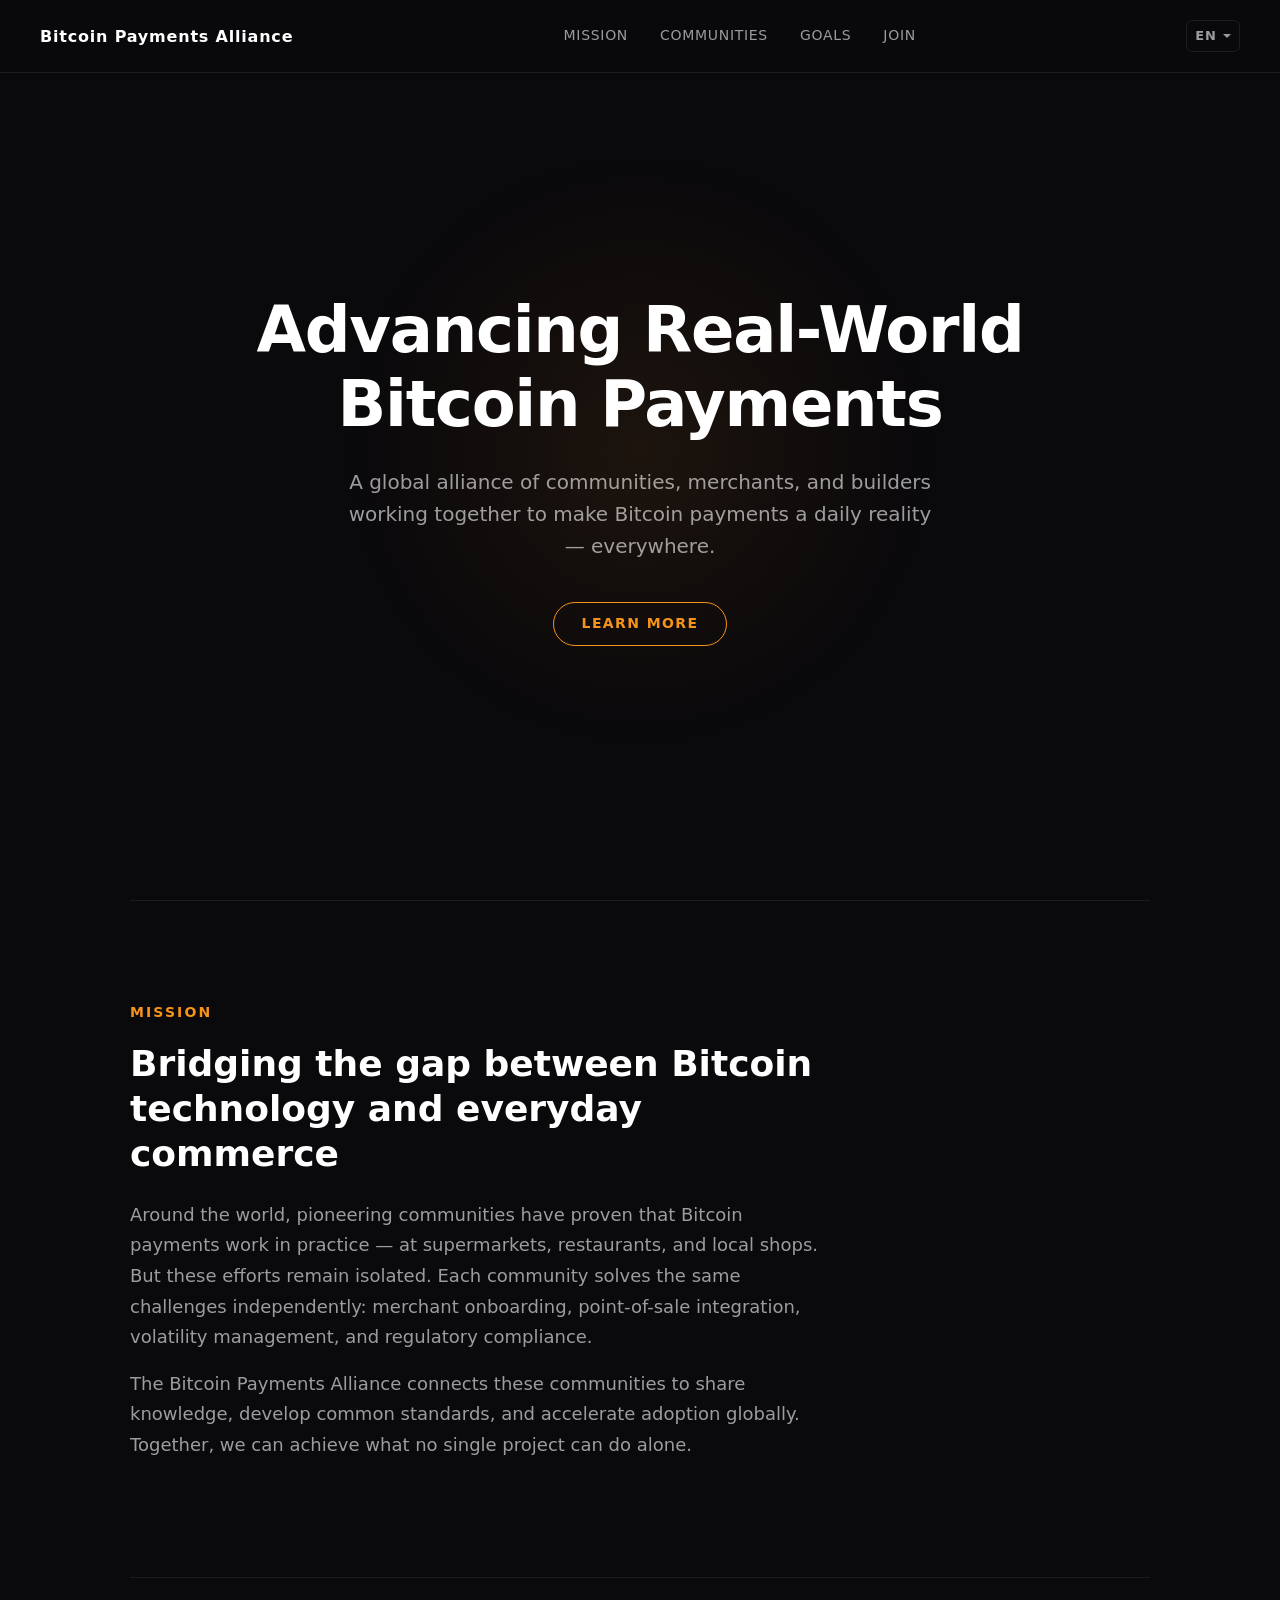
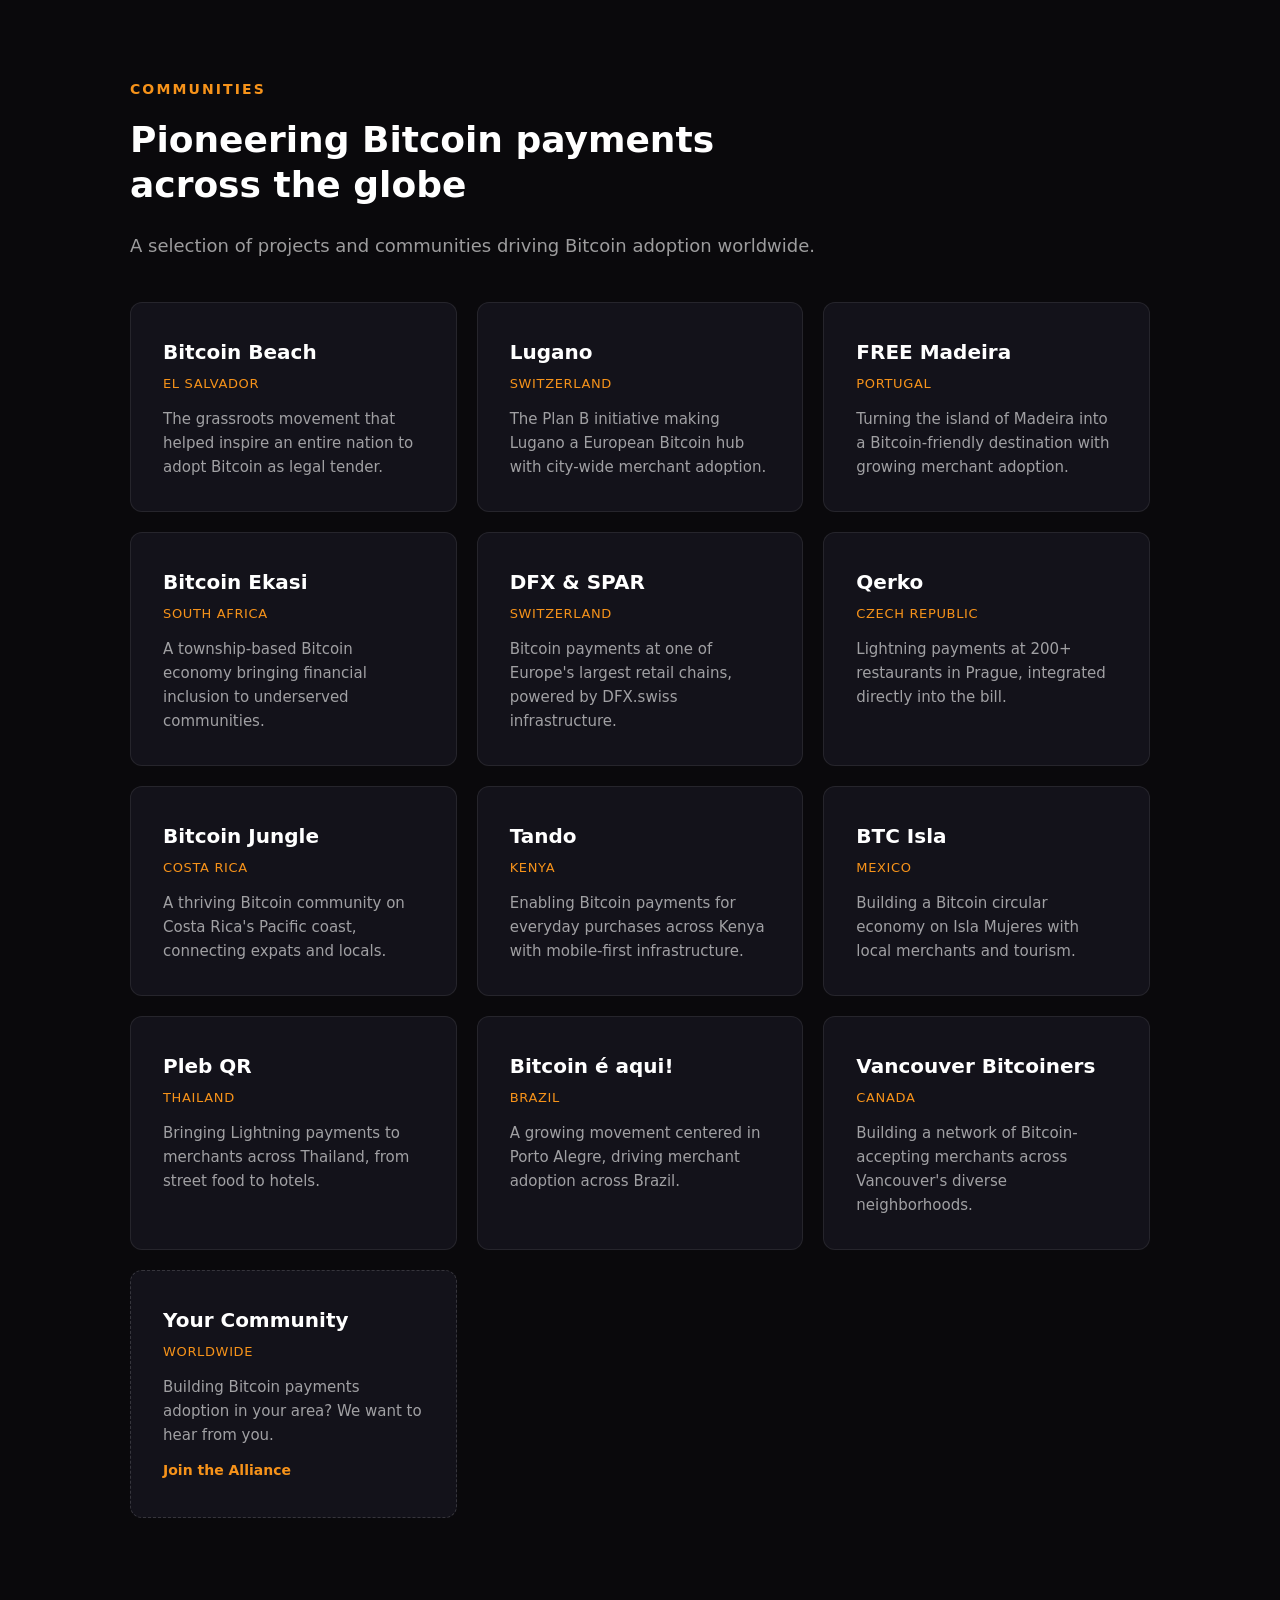
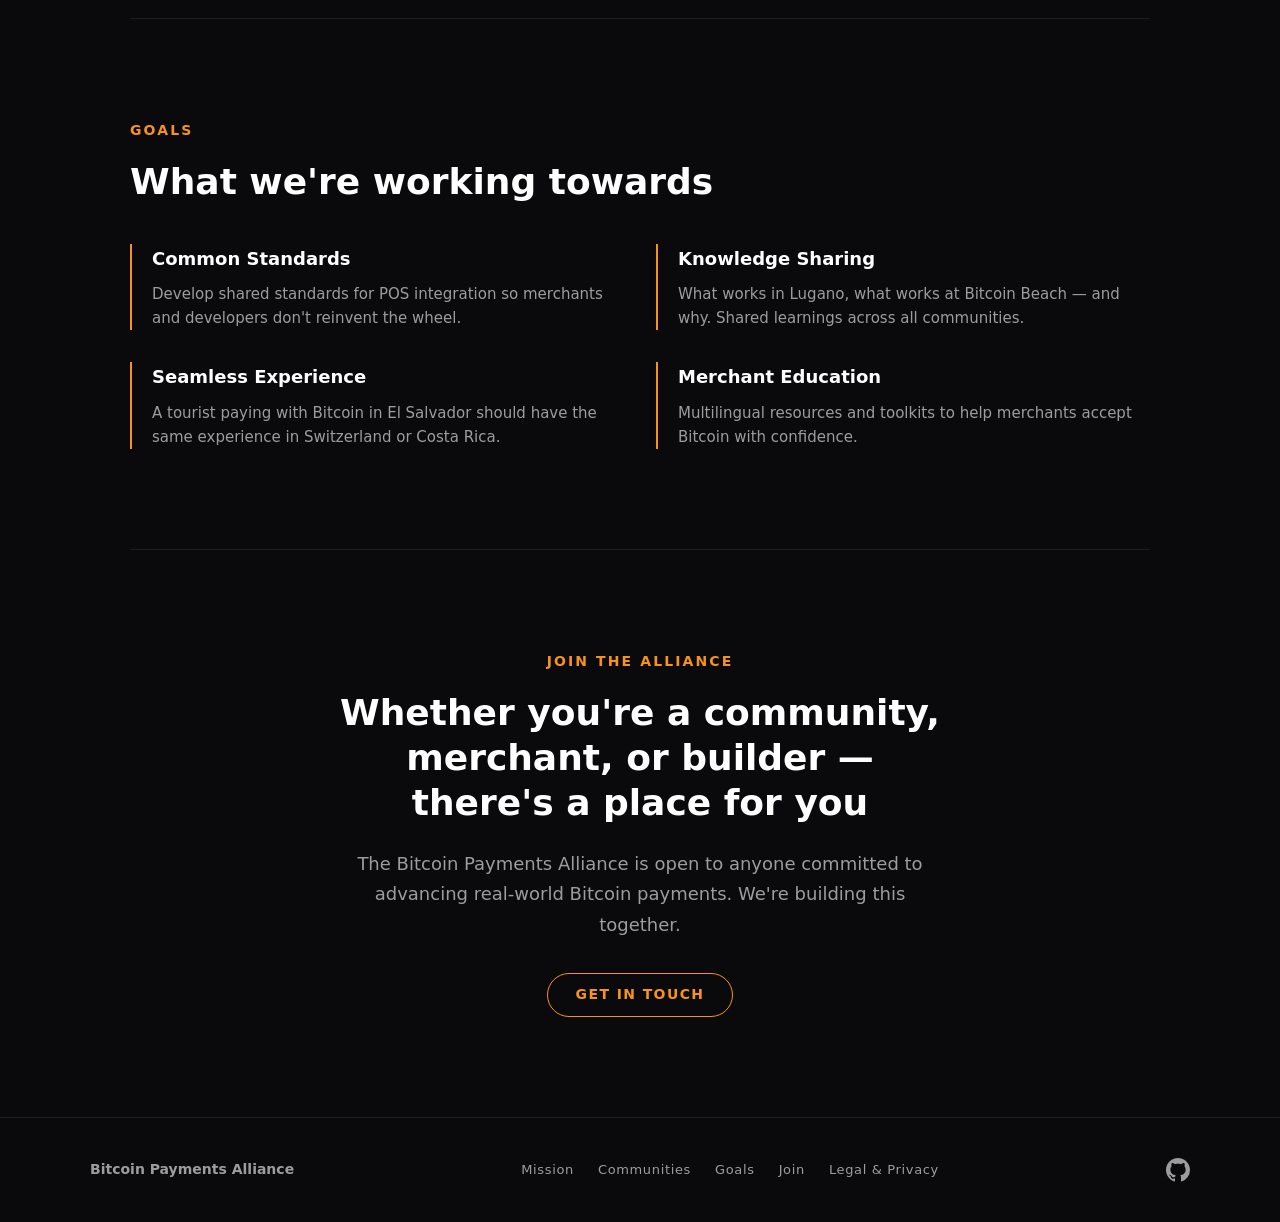
==== commit 7b03982a: "Clarify that listed communities are examples, not members" ====
--- a/index.html
+++ b/index.html
@@ -88,6 +88,7 @@
         <section id="communities">
             <h1>Communities</h1>
             <h2>Pioneering Bitcoin payments across the globe</h2>
+            <p>A selection of projects and communities driving Bitcoin adoption worldwide.</p>
             <div class="community-grid">
                 <div class="community-card">
                     <h3>Bitcoin Beach</h3>
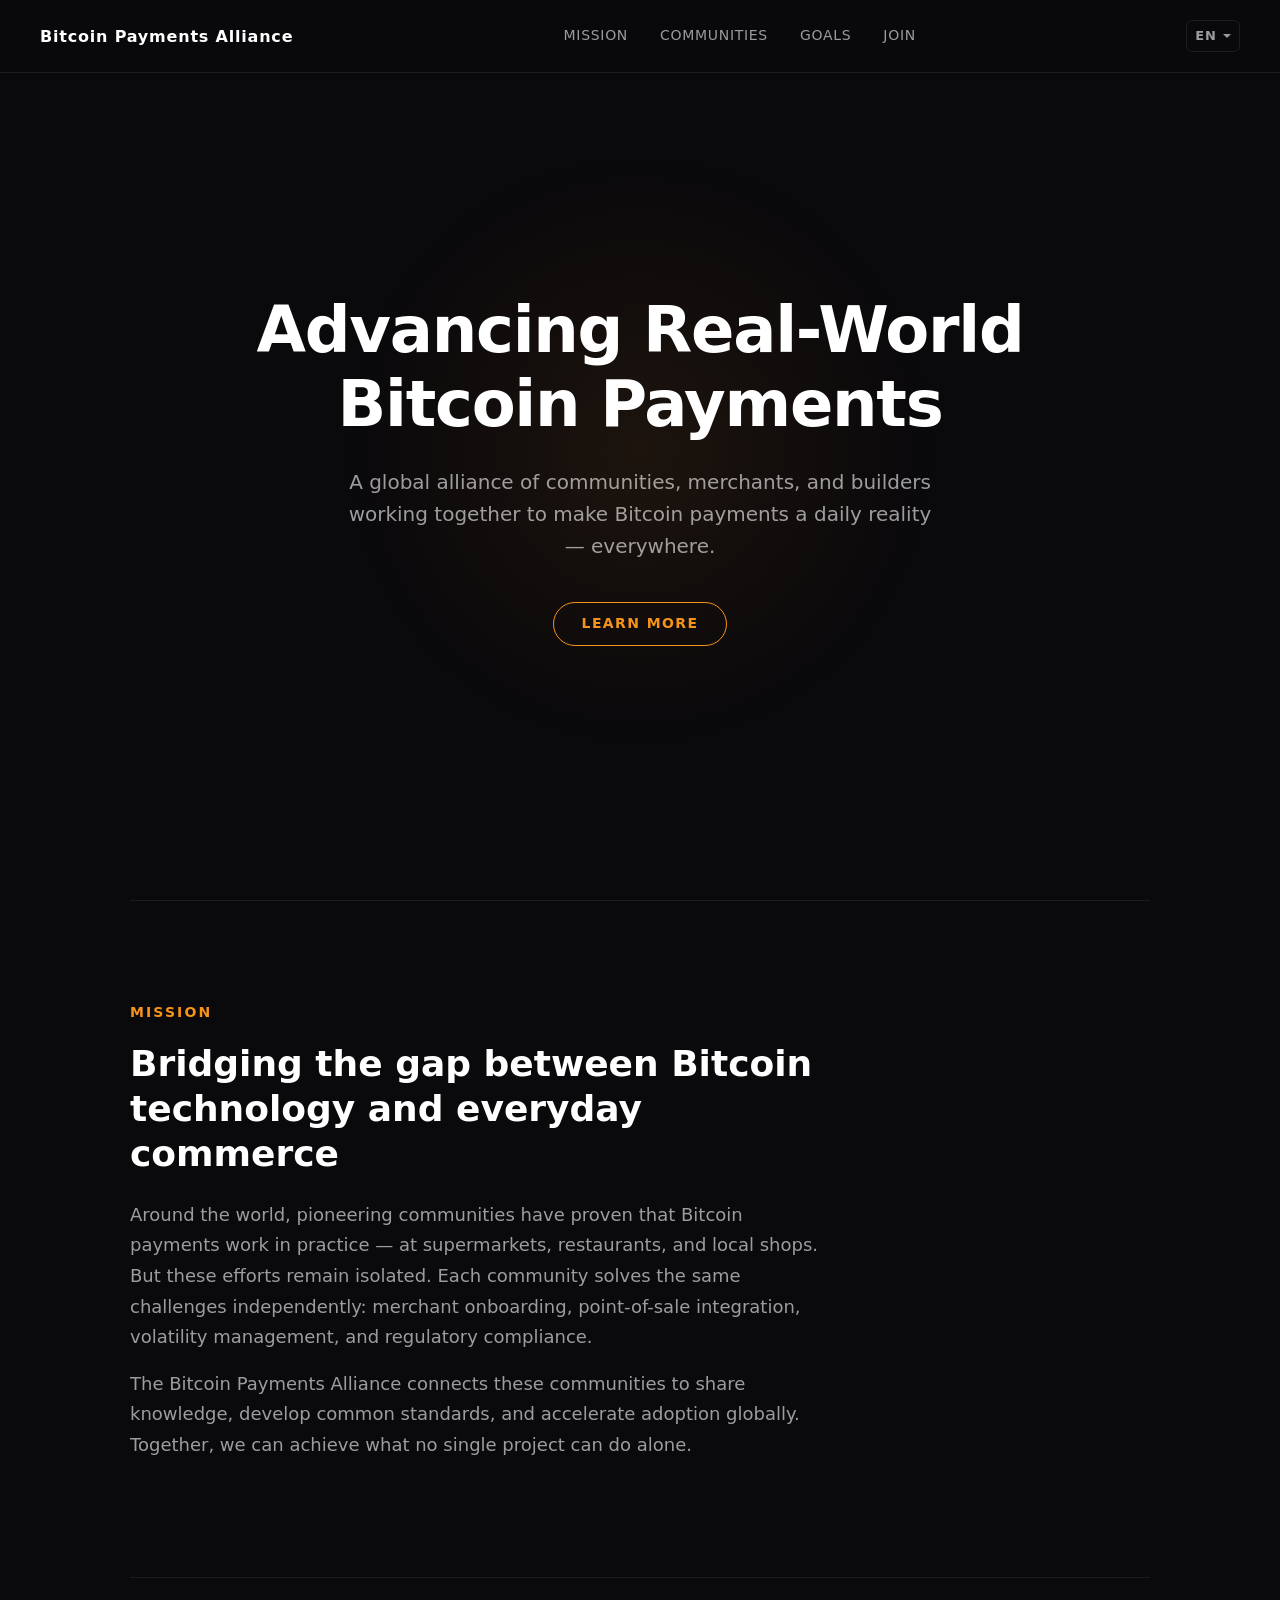
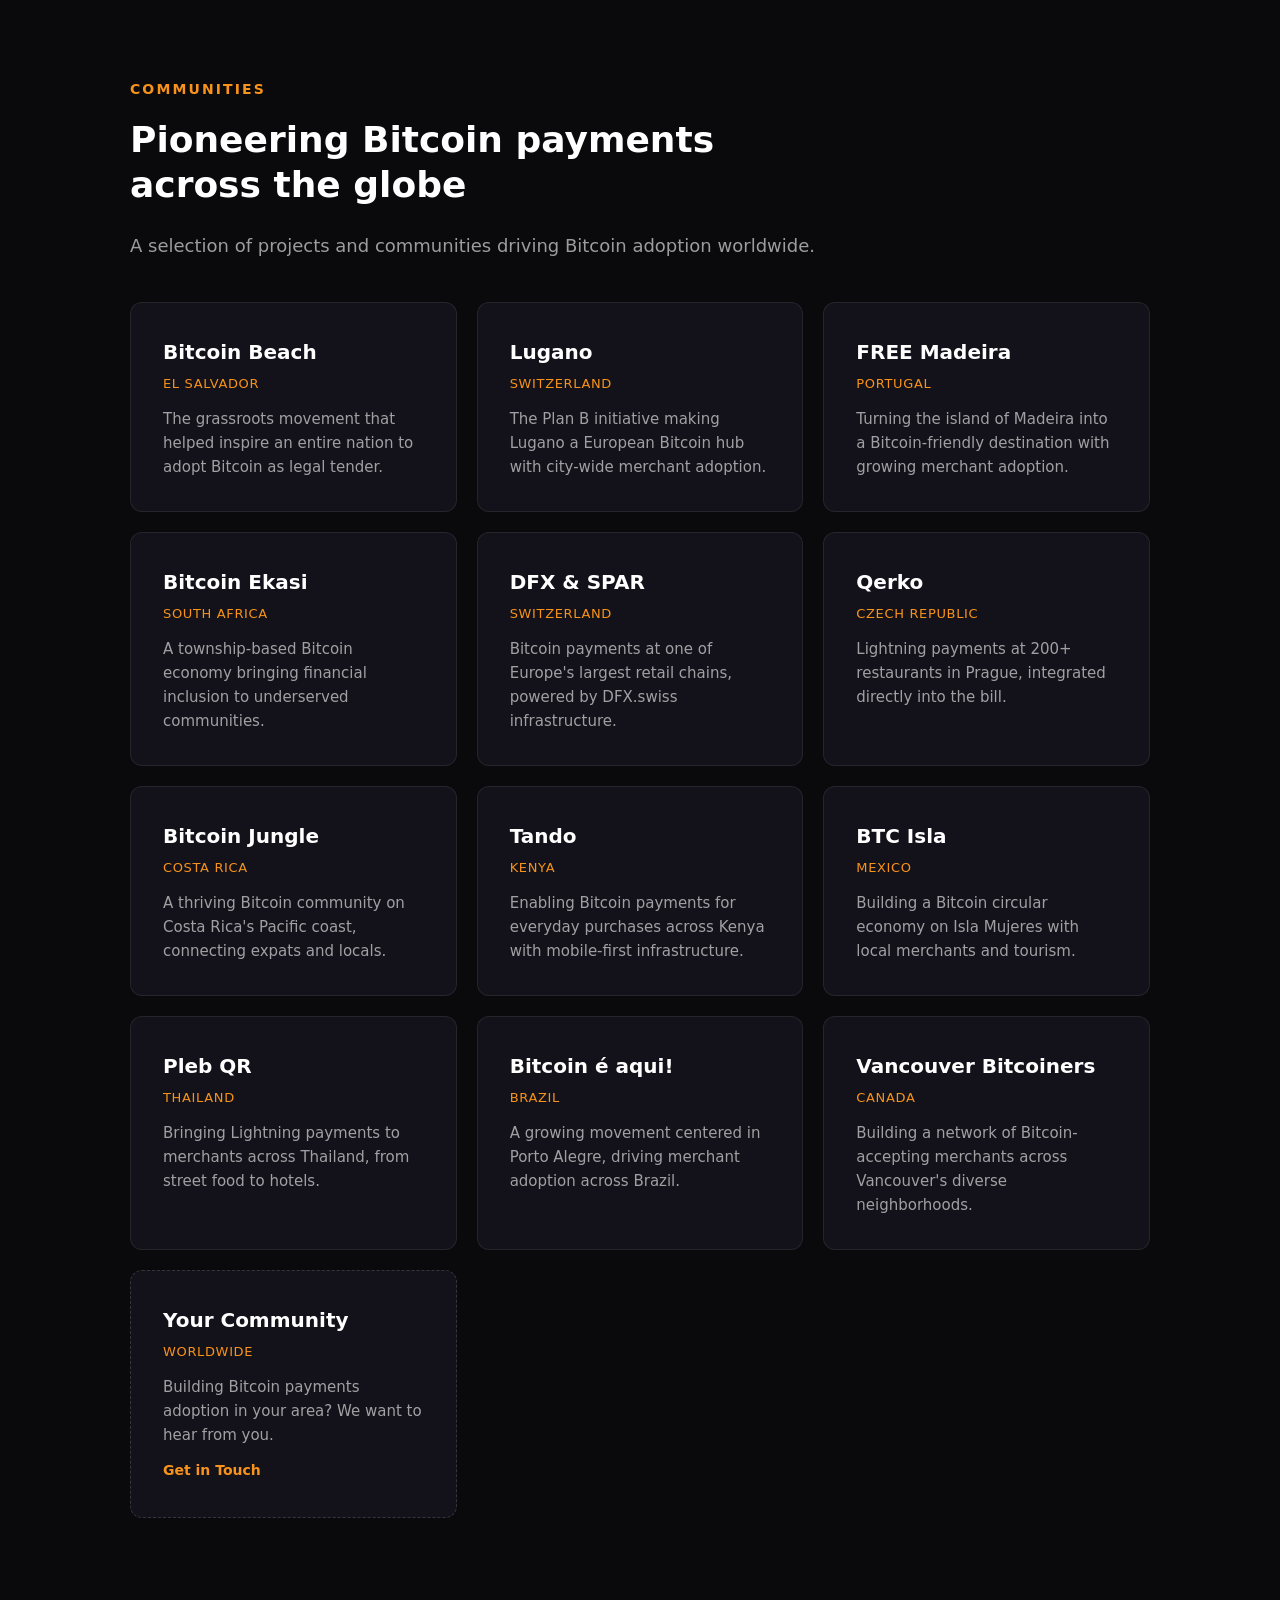
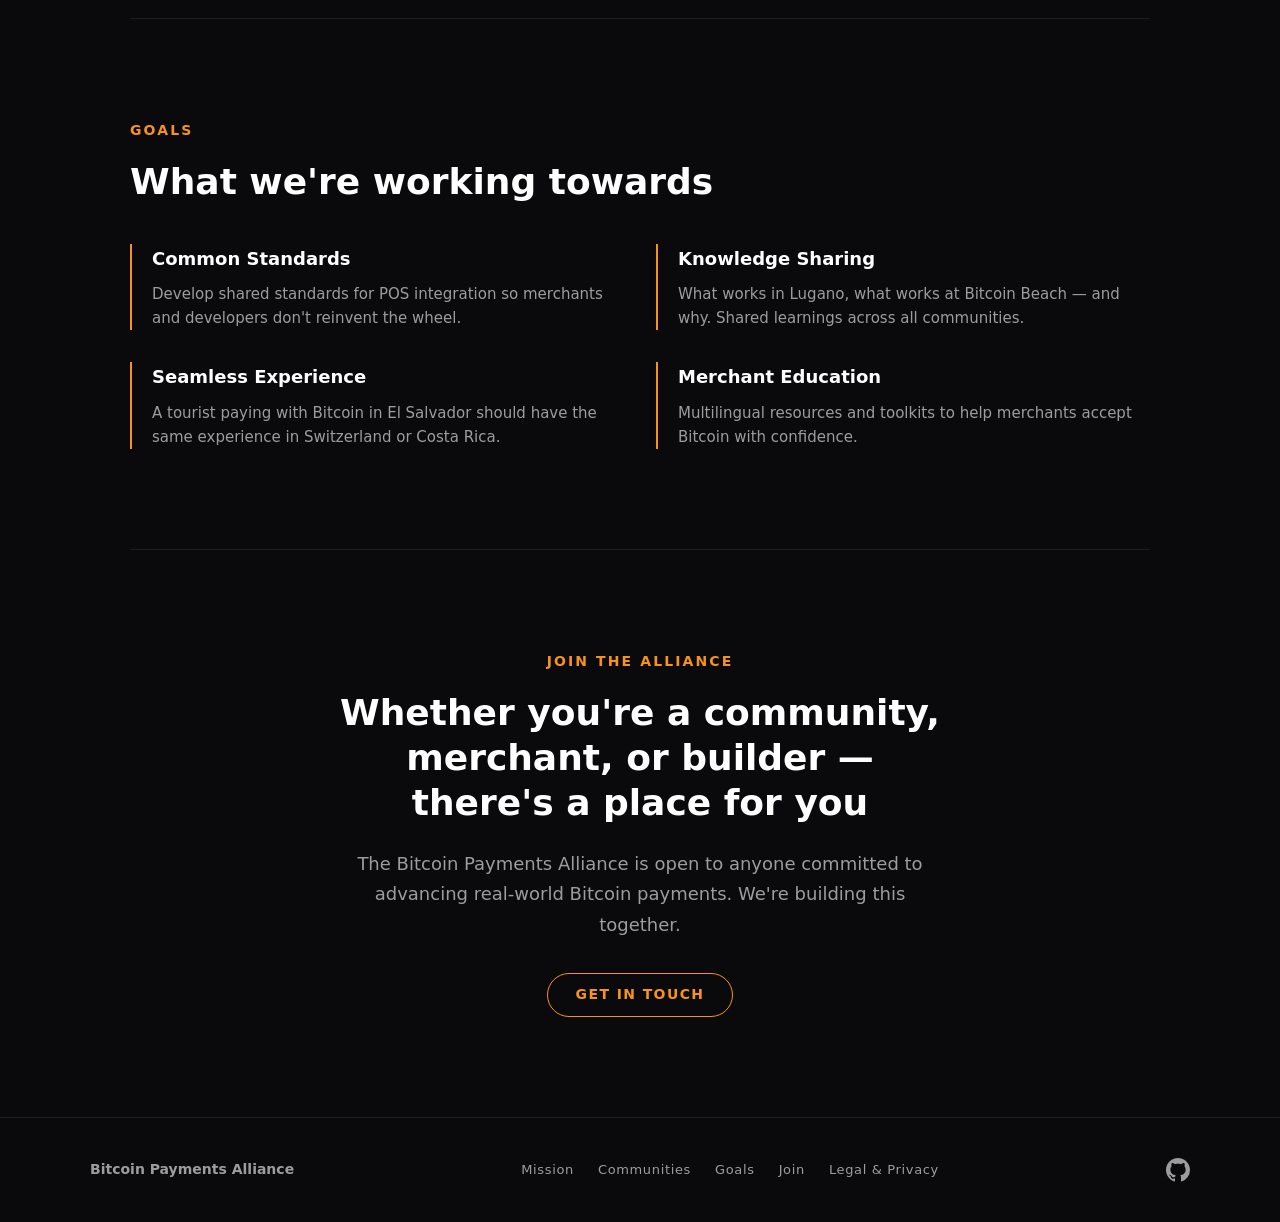
==== commit d673dad2: "Replace "Join the Alliance" with "Get in Touch" on community placeholder card" ====
--- a/index.html
+++ b/index.html
@@ -154,7 +154,7 @@
                     <h3>Your Community</h3>
                     <span class="location">Worldwide</span>
                     <p>Building Bitcoin payments adoption in your area? We want to hear from you.</p>
-                    <a href="#join" class="card-link">Join the Alliance</a>
+                    <a href="#join" class="card-link">Get in Touch</a>
                 </div>
             </div>
         </section>
